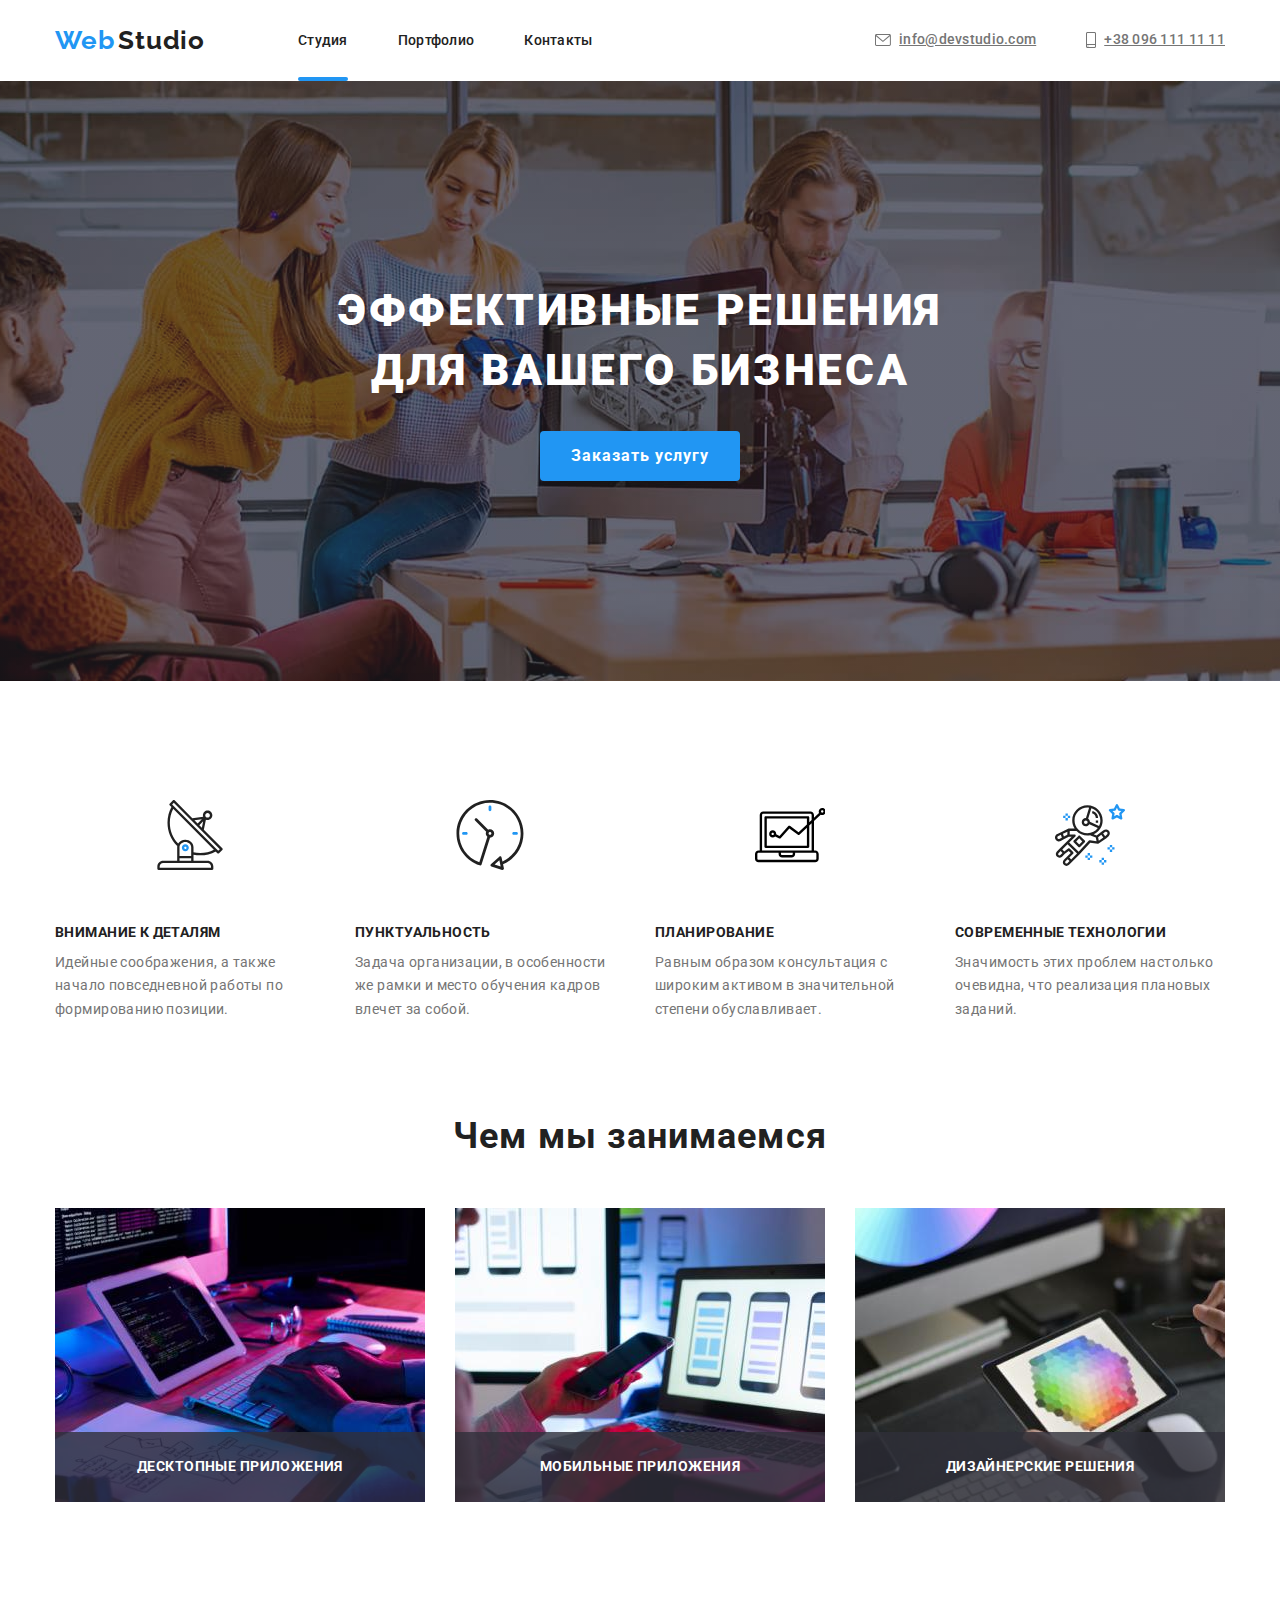
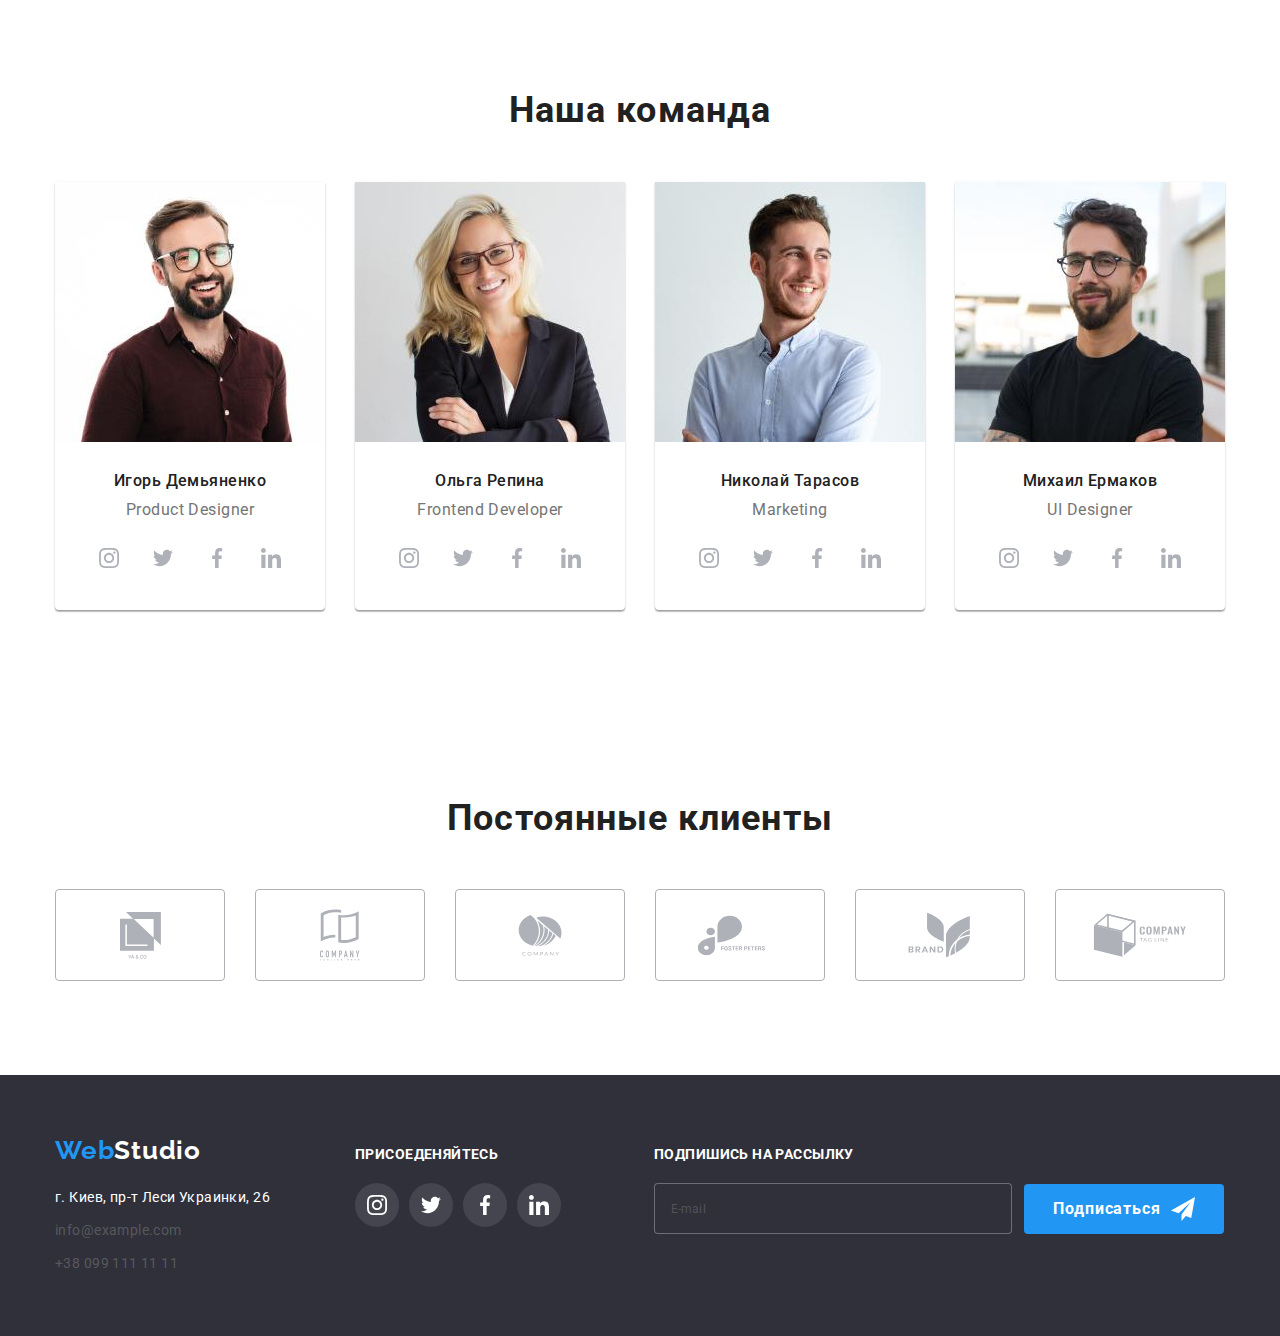
==== index.html @ 1b421a0c "start task" ====
<!DOCTYPE html>
<html lang="en">
  <head>
    <meta charset="UTF-8" />
    <meta http-equiv="X-UA-Compatible" content="IE=edge" />
    <meta name="viewport" content="width=device-width, initial-scale=1.0" />
    <title>WebStudio</title>
    <link rel="preconnect" href="https://fonts.googleapis.com" />
    <link rel="preconnect" href="https://fonts.gstatic.com" crossorigin />
    <link
      href="https://fonts.googleapis.com/css2?family=Raleway:wght@700&family=Roboto:wght@400;500;700;900&display=swap"
      rel="stylesheet"
    />
    <link rel="stylesheet" href="./css/style.css" />
  </head>
  <body>
    <header class="header">
      <div class="container nav-container">
        <a class="logo" href="#">
          <span lang="en" class="logo__logo-blue">Web</span>
          <span class="studio">Studio</span>
        </a>
        <nav class="header__nav">
          <ul class="site-nav">
            <li class="site__item">
              <a class="current header__link link btn" href="#">Студия</a>
            </li>
            <li class="site__item">
              <a class="header__link link btn" href="./portfolio.html"
                >Портфолио</a
              >
            </li>
            <li class="site__item">
              <a class="header__link link btn" href="#">Контакты</a>
            </li>
          </ul>
        </nav>
        <div class="header__connect">
          <ul class="header__contacts">
            <li class="contacts__list">
              <a
                class="header__adress link contact__link btn"
                href="mailto:info@devstudio.com"
              >
                <svg class="header__svg" width="16" height="12">
                  <use href="./images/symbol-defs.svg#icon-email"></use>
                </svg>
                info@devstudio.com</a
              >
            </li>
            <li class="contacts__list">
              <a
                class="header__adress link contact__link btn"
                href="tel:+380961111111"
              >
                <svg class="header__svg" width="10" height="16">
                  <use href="./images/symbol-defs.svg#icon-tel"></use>
                </svg>
                +38 096 111 11 11</a
              >
            </li>
          </ul>
        </div>
        <button type="button" class="mobile__button" data-menu-open>
          <svg class="mobile__button--open" width="40" height="40">
            <use href="./images/symbol-defs.svg#icon-mobmenu"></use>
          </svg>
        </button>
      </div>

      <div class="mobile__modal" data-menu>
        <div class="container">
          <ul class="mobile__list">
            <li class="mobile__item">
              <a class="current__menu mobile__link link btn" href="#">Студия</a>
            </li>
            <li class="mobile__item">
              <a class="mobile__link link btn" href="./portfolio.html"
                >Портфолио</a
              >
            </li>
            <li class="mobile__item">
              <a class="mobile__link link btn" href="#">Контакты</a>
            </li>
          </ul>
          <div class="mobile__bottom">
            <ul class="mobile__contacts">
              <li class="mobile__list">
                <a class="mobile__phone link btn" href="tel:+380961111111">
                  +38 096 111 11 11</a
                >
              </li>
              <li class="mobile__list">
                <a
                  class="mobile__emailadress link btn"
                  href="mailto:info@devstudio.com"
                >
                  info@devstudio.com</a
                >
              </li>
              <!-- </li> -->
            </ul>
            <ul class="mobile__society">
              <li class="societ__item">
                <a href="#" class="societ__link link">Instagram</a>
              </li>
              <li class="societ__item">
                <a href="#" class="societ__link link">Twitter</a>
              </li>
              <li class="societ__item">
                <a href="#" class="societ__link link">Facebook</a>
              </li>
              <li class="societ__item">
                <a href="#" class="societ__link link">LinkedIn</a>
              </li>
            </ul>
          </div>
          <button class="menu__svg" type="button" data-menu-close>
            <svg class="menu__close" width="18" height="18">
              <use href="./images/symbol-defs.svg#icon-xmark"></use>
            </svg>
          </button>
        </div>
      </div>
    </header>
    <main>
      <section class="section top__hero hero__background">
        <div class="container section__hero">
          <h1 class="solution">ЭФФЕКТИВНЫЕ РЕШЕНИЯ ДЛЯ ВАШЕГО БИЗНЕСА</h1>
          <button type="button" class="btn__services btn__main" data-modal-open>
            Заказать услугу
          </button>
        </div>
      </section>
      <section class="section">
        <div class="container top__list">
          <ul class="list__section">
            <li class="list__stylepossibilities">
              <div class="top__svg">
                <svg class="svg__icon" width="70" height="70">
                  <use href="./images/symbol-defs.svg#icon-antenna"></use>
                </svg>
              </div>
              <h3 class="list__h3">ВНИМАНИЕ К ДЕТАЛЯМ</h3>
              <p class="list__p">
                Идейные соображения, а также начало повседневной работы по
                формированию позиции.
              </p>
            </li>
            <li class="list__stylepossibilities">
              <div class="top__svg">
                <svg class="svg__icon" width="70" height="70">
                  <use href="./images/symbol-defs.svg#icon-clock"></use>
                </svg>
              </div>
              <h3 class="list__h3">ПУНКТУАЛЬНОСТЬ</h3>
              <p class="list__p">
                Задача организации, в особенности же рамки и место обучения
                кадров влечет за собой.
              </p>
            </li>
            <li class="list__stylepossibilities">
              <div class="top__svg">
                <svg class="svg__icon" width="70" height="70">
                  <use href="./images/symbol-defs.svg#icon-vector"></use>
                </svg>
              </div>
              <h3 class="list__h3">ПЛАНИРОВАНИЕ</h3>
              <p class="list__p">
                Равным образом консультация с широким активом в значительной
                степени обуславливает.
              </p>
            </li>
            <li class="list__stylepossibilities">
              <div class="top__svg">
                <svg class="svg__icon" width="70" height="70">
                  <use href="./images/symbol-defs.svg#icon-astronaut"></use>
                </svg>
              </div>
              <h3 class="list__h3">СОВРЕМЕННЫЕ ТЕХНОЛОГИИ</h3>
              <p class="list__p">
                Значимость этих проблем настолько очевидна, что реализация
                плановых заданий.
              </p>
            </li>
          </ul>
        </div>
      </section>
      <section class="section padding__zeero duty__heading">
        <div class="container">
          <h2 class="duty__team">Чем мы занимаемся</h2>
          <ul class="duty__list">
            <li class="duty__img">
              <picture>
                <source
                  srcset="
                    ./images/gallery/image1.jpg    1x,
                    ./images/gallery/image1@2x.jpg 2x
                  "
                  type="image/jpeg"
                />
                <img
                  src="./images/gallery/image1.jpg"
                  alt="модель_пк"
                  loading="lazy"
                />
              </picture>
              <p class="duty__description">ДЕСКТОПНЫЕ ПРИЛОЖЕНИЯ</p>
            </li>
            <li class="duty__img">
              <picture>
                <source
                  srcset="
                    ./images/gallery/image2.jpg    1x,
                    ./images/gallery/image2@2x.jpg 2x
                  "
                  type="image/jpeg"
                />
                <img
                  src="./images/gallery/image2.jpg"
                  alt="модель_смартфона"
                  loading="lazy"
                />
              </picture>
              <p class="duty__description">МОБИЛЬНЫЕ ПРИЛОЖЕНИЯ</p>
            </li>
            <li class="duty__img">
              <picture>
                <source
                  srcset="
                    ./images/gallery/image3.jpg    1x,
                    ./images/gallery/image3@2x.jpg 2x
                  "
                  type="image/jpeg"
                />
                <img
                  src="./images/gallery/image3.jpg"
                  alt="модель_планшета"
                  loading="lazy"
                />
              </picture>
              <p class="duty__description">ДИЗАЙНЕРСКИЕ РЕШЕНИЯ</p>
            </li>
          </ul>
        </div>
      </section>
      <section class="section team__section">
        <div class="container">
          <h2 class="duty__team">Наша команда</h2>
          <ul class="team__list">
            <li class="list__style">
              <picture>
                <source
                  media="(min-width: 1200px"
                  srcset="
                    ./images/team/desktop-photo1.jpg    1x,
                    ./images/team/desktop-photo1@2x.jpg 2x
                  "
                  type="image/jpeg"
                />
                <source
                  media="(min-width: 768px"
                  srcset="
                    ./images/team/tablet-photo1.jpg    1x,
                    ./images/team/tablet-photo1@2x.jpg 2x
                  "
                  type="image/jpeg"
                />
                <source
                  srcset="
                    ./images/team/mobile-photo1.jpg    1x,
                    ./images/team/mobile-photo1@2x.jpg 2x
                  "
                  type="image/jpeg"
                />
                <img
                  src="./images/team/mobile-photo1.jpg"
                  alt="Фото_Игоря"
                  loading="lazy"
                />
              </picture>
              <div class="team__name">
                <h3 class="names">Игорь Демьяненко</h3>
                <p class="work">Product Designer</p>
                <ul class="social__list">
                  <li class="social__item">
                    <a href="" class="svg__link"
                      ><svg class="social__link" width="20" height="20">
                        <use
                          href="./images/symbol-defs.svg#icon-instagram"
                        ></use>
                      </svg>
                    </a>
                  </li>
                  <li class="social__item">
                    <a href="" class="svg__link"
                      ><svg class="social__link" width="20" height="20">
                        <use href="./images/symbol-defs.svg#icon-twitter"></use>
                      </svg>
                    </a>
                  </li>
                  <li class="social__item">
                    <a href="" class="svg__link"
                      ><svg class="social__link" width="20" height="20">
                        <use
                          href="./images/symbol-defs.svg#icon-facebook"
                        ></use>
                      </svg>
                    </a>
                  </li>
                  <li class="social__item">
                    <a href="" class="svg__link"
                      ><svg class="social__link" width="20" height="20">
                        <use
                          href="./images/symbol-defs.svg#icon-linkedin"
                        ></use>
                      </svg>
                    </a>
                  </li>
                </ul>
              </div>
            </li>
            <li class="list__style">
              <picture>
                <source
                  media="(min-width: 1200px"
                  srcset="
                    ./images/team/desktop-photo2.jpg    1x,
                    ./images/team/desktop-photo2@2x.jpg 2x
                  "
                  type="image/jpeg"
                />
                <source
                  media="(min-width: 768px"
                  srcset="
                    ./images/team/tablet-photo2.jpg    1x,
                    ./images/team/tablet-photo2@2x.jpg 2x
                  "
                  type="image/jpeg"
                />
                <source
                  srcset="
                    ./images/team/mobile-photo2.jpg    1x,
                    ./images/team/mobile-photo2@2x.jpg 2x
                  "
                  type="image/jpeg"
                />
                <img
                  src="./images/team/mobile-photo2.jpg"
                  alt="Фото_Ольги"
                  loading="lazy"
                />
              </picture>
              <div class="team__name">
                <h3 class="names">Ольга Репина</h3>
                <p class="work">Frontend Developer</p>
                <ul class="social__list">
                  <li class="social__item">
                    <a href="" class="svg__link"
                      ><svg class="social__link" width="20" height="20">
                        <use
                          href="./images/symbol-defs.svg#icon-instagram"
                        ></use>
                      </svg>
                    </a>
                  </li>
                  <li class="social__item">
                    <a href="" class="svg__link"
                      ><svg class="social__link" width="20" height="20">
                        <use href="./images/symbol-defs.svg#icon-twitter"></use>
                      </svg>
                    </a>
                  </li>
                  <li class="social__item">
                    <a href="" class="svg__link"
                      ><svg class="social__link" width="20" height="20">
                        <use
                          href="./images/symbol-defs.svg#icon-facebook"
                        ></use>
                      </svg>
                    </a>
                  </li>
                  <li class="social__item">
                    <a href="" class="svg__link"
                      ><svg class="social__link" width="20" height="20">
                        <use
                          href="./images/symbol-defs.svg#icon-linkedin"
                        ></use>
                      </svg>
                    </a>
                  </li>
                </ul>
              </div>
            </li>
            <li class="list__style">
              <picture>
                <source
                  media="(min-width: 1200px"
                  srcset="
                    ./images/team/desktop-photo3.jpg    1x,
                    ./images/team/desktop-photo3@2x.jpg 2x
                  "
                  type="image/jpeg"
                />
                <source
                  media="(min-width: 768px"
                  srcset="
                    ./images/team/tablet-photo3.jpg    1x,
                    ./images/team/tablet-photo3@2x.jpg 2x
                  "
                  type="image/jpeg"
                />
                <source
                  srcset="
                    ./images/team/mobile-photo3.jpg    1x,
                    ./images/team/mobile-photo3@2x.jpg 2x
                  "
                  type="image/jpeg"
                />
                <img
                  src="./images/team/mobile-photo3.jpg"
                  alt="Фото_Николая"
                  loading="lazy"
                />
              </picture>
              <div class="team__name">
                <h3 class="names">Николай Тарасов</h3>
                <p class="work">Marketing</p>
                <ul class="social__list">
                  <li class="social__item">
                    <a href="" class="svg__link"
                      ><svg class="social__link" width="20" height="20">
                        <use
                          href="./images/symbol-defs.svg#icon-instagram"
                        ></use>
                      </svg>
                    </a>
                  </li>
                  <li class="social__item">
                    <a href="" class="svg__link"
                      ><svg class="social__link" width="20" height="20">
                        <use href="./images/symbol-defs.svg#icon-twitter"></use>
                      </svg>
                    </a>
                  </li>
                  <li class="social__item">
                    <a href="" class="svg__link"
                      ><svg class="social__link" width="20" height="20">
                        <use
                          href="./images/symbol-defs.svg#icon-facebook"
                        ></use>
                      </svg>
                    </a>
                  </li>
                  <li class="social__item">
                    <a href="" class="svg__link"
                      ><svg class="social__link" width="20" height="20">
                        <use
                          href="./images/symbol-defs.svg#icon-linkedin"
                        ></use>
                      </svg>
                    </a>
                  </li>
                </ul>
              </div>
            </li>
            <li class="list__style">
              <picture>
                <source
                  media="(min-width: 1200px"
                  srcset="
                    ./images/team/desktop-photo4.jpg    1x,
                    ./images/team/desktop-photo4@2x.jpg 2x
                  "
                  type="image/jpeg"
                />
                <source
                  media="(min-width: 768px"
                  srcset="
                    ./images/team/tablet-photo4.jpg    1x,
                    ./images/team/tablet-photo4@2x.jpg 2x
                  "
                  type="image/jpeg"
                />
                <source
                  srcset="
                    ./images/team/mobile-photo4.jpg    1x,
                    ./images/team/mobile-photo4@2x.jpg 2x
                  "
                  type="image/jpeg"
                />
                <img
                  src="./images/team/mobile-photo4.jpg"
                  alt="Фото_Михаила"
                  loading="lazy"
                />
              </picture>
              <div class="team__name">
                <h3 class="names">Михаил Ермаков</h3>
                <p class="work">UI Designer</p>
                <ul class="social__list">
                  <li class="social__item">
                    <a href="" class="svg__link"
                      ><svg class="social__link" width="20" height="20">
                        <use
                          href="./images/symbol-defs.svg#icon-instagram"
                        ></use>
                      </svg>
                    </a>
                  </li>
                  <li class="social__item">
                    <a href="" class="svg__link"
                      ><svg class="social__link" width="20" height="20">
                        <use href="./images/symbol-defs.svg#icon-twitter"></use>
                      </svg>
                    </a>
                  </li>
                  <li class="social__item">
                    <a href="" class="svg__link"
                      ><svg class="social__link" width="20" height="20">
                        <use
                          href="./images/symbol-defs.svg#icon-facebook"
                        ></use>
                      </svg>
                    </a>
                  </li>
                  <li class="social__item">
                    <a href="" class="svg__link"
                      ><svg class="social__link" width="20" height="20">
                        <use
                          href="./images/symbol-defs.svg#icon-linkedin"
                        ></use>
                      </svg>
                    </a>
                  </li>
                </ul>
              </div>
            </li>
          </ul>
        </div>
      </section>
      <section class="section">
        <div class="container">
          <h2 class="duty__team">Постоянные клиенты</h2>
          <ul class="client__list">
            <li class="client__item">
              <a href="" class="client__link">
                <svg class="client__svg" width="41" height="47">
                  <use href="./images/symbol-defs.svg#icon-group"></use>
                </svg>
              </a>
            </li>
            <li class="client__item">
              <a href="" class="client__link">
                <svg class="client__svg" width="40" height="52">
                  <use href="./images/symbol-defs.svg#icon-group-1"></use>
                </svg>
              </a>
            </li>
            <li class="client__item">
              <a href="" class="client__link">
                <svg class="client__svg" width="44" height="42">
                  <use href="./images/symbol-defs.svg#icon-group-2"></use>
                </svg>
              </a>
            </li>
            <li class="client__item">
              <a href="" class="client__link">
                <svg class="client__svg" width="85" height="41">
                  <use href="./images/symbol-defs.svg#icon-group-3"></use>
                </svg>
              </a>
            </li>
            <li class="client__item">
              <a href="" class="client__link">
                <svg class="client__svg" width="63" height="46">
                  <use href="./images/symbol-defs.svg#icon-group-4"></use>
                </svg>
              </a>
            </li>
            <li class="client__item">
              <a href="" class="client__link">
                <svg class="client__svg" width="94" height="44">
                  <use href="./images/symbol-defs.svg#icon-group-6"></use>
                </svg>
              </a>
            </li>
          </ul>
        </div>
      </section>
    </main>
    <footer class="footer">
      <div class="container footer__container">
        <div class="footer__tablet">
          <div class="footer__adress">
            <a class="footer__logo" href="#"
              ><span class="logo__logo-blue">Web</span
              ><span class="studio__footer">Studio</span></a
            >
            <ul class="footer__contacts">
              <li class="footer__item">
                <address class="footer__adresstext">
                  г. Киев, пр-т Леси Украинки, 26
                </address>
              </li>
              <li class="footer__item">
                <a class="btn footer__link" href="mailto:info@example.com"
                  >info@example.com</a
                >
              </li>
              <li class="footer__item">
                <a class="btn footer__link" href="tel:+380991111111"
                  >+38 099 111 11 11</a
                >
              </li>
            </ul>
          </div>
          <div class="footer__flex">
            <h3 class="felx__h3">ПРИСОЕДЕНЯЙТЕСЬ</h3>
            <ul class="footer__flexlist">
              <li class="footer__flexitem">
                <a href="" class="flexlink__svg"
                  ><svg class="svg__flexlink" width="20" height="20">
                    <use href="./images/symbol-defs.svg#icon-instagram"></use>
                  </svg>
                </a>
              </li>
              <li class="footer__flexitem">
                <a href="" class="flexlink__svg"
                  ><svg class="svg__flexlink" width="20" height="20">
                    <use href="./images/symbol-defs.svg#icon-twitter"></use>
                  </svg>
                </a>
              </li>
              <li class="footer__flexitem">
                <a href="" class="flexlink__svg"
                  ><svg class="svg__flexlink" width="20" height="20">
                    <use href="./images/symbol-defs.svg#icon-facebook"></use>
                  </svg>
                </a>
              </li>
              <li class="footer__flexitem">
                <a href="" class="flexlink__svg"
                  ><svg class="svg__flexlink" width="20" height="20">
                    <use href="./images/symbol-defs.svg#icon-linkedin"></use>
                  </svg>
                </a>
              </li>
            </ul>
          </div>
        </div>
        <form class="footer__email" name="footer__email">
          <label class="footer__label"
            ><span class="footer__span">ПОДПИШИСЬ НА РАССЫЛКУ </span>
            <input
              type="email"
              name="email"
              placeholder="E-mail"
              class="input"
            />
          </label>
          <button type="submit" class="footer__btn" data-modal-open>
            Подписаться
            <svg class="footer__labelsvg" width="24" height="24">
              <use href="./images/symbol-defs.svg#icon-telegram"></use>
            </svg>
          </button>
        </form>
      </div>
    </footer>
    <div class="backdrop is-hidden" data-modal>
      <div class="modal">
        <p class="modal__paragraph">Оставьте свои данные, мы вам перезвоним</p>
        <form>
          <label class="modal__label"
            ><span class="modal__text">Имя </span
            ><span class="modal__inputsvg"
              ><input type="text" name="name" class="modal__input" /><svg
                class="svg-form"
                width="12"
                height="12"
              >
                <use
                  href="./images/symbol-defs.svg#icon-modal-client"
                ></use></svg></span
          ></label>
          <label class="modal__label"
            ><span class="modal__text">Телефон</span
            ><span class="modal__inputsvg"
              ><input type="tel" name="tel" class="modal__input" /><svg
                class="svg-form"
                width="13"
                height="13"
              >
                <use
                  href="./images/symbol-defs.svg#icon-modal-phone"
                ></use></svg></span
          ></label>
          <label class="modal__label"
            ><span class="modal__text">Почта</span
            ><span class="modal__inputsvg"
              ><input type="email" name="email" class="modal__input" /><svg
                class="svg-form"
                width="15"
                height="12"
              >
                <use
                  href="./images/symbol-defs.svg#icon-modal-email"
                ></use></svg></span
          ></label>
          <label class="modal__label"
            ><span class="modal__text">Комментарий</span>
            <textarea
              name="text"
              id="text"
              rows="7"
              placeholder="Введите текст"
              class="textarea"
            ></textarea>
          </label>
          <!-- <label class="checkbox"
            ><input
              type="checkbox"
              class="input__checkbox"
              value="license-agreed"
            /><span class="check-box"></span
            ><span class="modal__span"
              >Соглашаюсь с рассылкой и принимаю
              <a href="#" class="ckeckbox__link"> Условия договора</a></span
            >
          </label> -->

          <label for="check-agreement" class="check-label">
            <input
              type="checkbox"
              name="check-agreement"
              value="check-agreement"
              id="check-agreement"
              class="check-input visually-hidden"
            />
            <svg class="check-svg" width="16px" height="15px">
              <use
                class="check-icon"
                href="./img/check-box.svg#icon-check"
              ></use>
            </svg>
            <span class="terms"
              >Соглашаюсь с рассылкой и принимаю
              <a
                class="agreement-link"
                href="https://prostopravo.com.ua/prava_biznesa/dogovornye_otnosheniya"
                >Условия договора</a
              >
            </span>
          </label>
          <button type="submit" class="modal__labelbtn">Отправить</button>
        </form>

        <button class="modal__svglink" data-modal-close>
          <svg class="modal__closelink" width="11" height="11">
            <use href="./images/symbol-defs.svg#icon-xmark"></use>
          </svg>
        </button>
      </div>
    </div>
    <script src="./js/menu.js"></script>
    <script src="./js/modal.js"></script>
  </body>
</html>
---- css/style.css ----
body {
  margin: 0;
}

body {
  font-family: system-ui, -apple-system, "Segoe UI", Roboto, Helvetica, Arial,
    sans-serif, "Apple Color Emoji", "Segoe UI Emoji";
}

:root {
  --black: rgba(33, 33, 33, 1);
  --blue: rgba(33, 150, 243, 1);
  --gray: rgba(117, 117, 117, 0.6);
  --typical-gap: 94 px;
}

.visually-hidden {
  position: absolute;
  white-space: nowrap;
  width: 1px;
  height: 1px;
  overflow: hidden;
  border: 0;
  padding: 0;
  clip: rect(0 0 0 0);
  clip-path: inset(50%);
  margin: -1px;
}

*,
::after,
::before {
  box-sizing: border-box;
}

html {
  tab-size: 4;
}

html {
  line-height: 1.15;
}

hr {
  height: 0;
  color: inherit;
}

abbr[title] {
  text-decoration: underline dotted;
}

b,
strong {
  font-weight: bolder;
}

code,
kbd,
pre,
samp {
  font-family: ui-monospace, SFMono-Regular, Consolas, "Liberation Mono", Menlo,
    monospace;
  font-size: 1em;
}

small {
  font-size: 80%;
}

sub,
sup {
  font-size: 75%;
  line-height: 0;
  position: relative;
  vertical-align: baseline;
}

sub {
  bottom: -0.25em;
}

sup {
  top: -0.5em;
}

table {
  text-indent: 0;
  border-color: inherit;
}

button,
input,
optgroup,
select,
textarea {
  font-family: inherit;
  font-size: 100%;
  line-height: 1.15;
  margin: 0;
}

button,
select {
  text-transform: none;
}

[type="button"],
[type="reset"],
[type="submit"],
legend {
  padding: 0;
}

progress {
  vertical-align: baseline;
}

summary {
  display: list-item;
}

h1,
h2,
h3,
h4,
h5,
h6,
p {
  margin: 0;
}

ul {
  margin: 0;
  padding: 0;
  list-style: none;
}

body {
  font-family: "Roboto", sans-serif;
  color: var(--black);
}

img {
  display: block;
  max-width: 100%;
  height: auto;
}

.container {
  width: 100%;
  margin-left: auto;
  margin-right: auto;
  padding-left: 15px;
  padding-right: 15px;
}

@media screen and (min-width: 480px) {
  .container {
    width: 480px;
  }
}

@media screen and (min-width: 768px) {
  .container {
    width: 768px;
  }
}

@media screen and (min-width: 1200px) {
  .container {
    width: 1200px;
  }
}

.section {
  padding-top: 60px;
  padding-bottom: 60px;
}

@media screen and (min-width: 1200px) {
  .section {
    padding-top: 94px;
    padding-bottom: 94px;
  }
}

.padding__zeero {
  padding: 0px;
}

@media screen and (min-width: 1200px) {
  .padding__zeero {
    padding-top: 0px;
    padding-bottom: 94px;
  }
}

.btn {
  transition: color 250ms cubic-bezier(0.4, 0, 0.2, 1);
}

.btn:hover,
.btn:focus {
  fill: var(--blue);
  color: #2196f3;
  cursor: pointer;
}

.portfolio__btn {
  padding: 6px 20px;
  border: none;
  transition: box-shadow 250ms cubic-bezier(0.4, 0, 0.2, 1);
}

.portfolio__btn:hover,
.portfolio__btn:focus {
  box-shadow: 0px 4px 4px rgba(0, 0, 0, 0.25);
}

.btn__main {
  background-color: var(#f5f4fa);
  border-radius: 4px;
  transition: color, box-shadow, background-color,
    250ms cubic-bezier(0.4, 0, 0.2, 1);
}

.btn__main:hover,
.btn__main:focus {
  color: #ffffff;
  background-color: var(--blue);
  cursor: pointer;
  box-shadow: 0px 4px 4px rgba(0, 0, 0, 0.25);
}

.btn__services {
  font-family: Roboto;
  font-size: 16px;
  font-weight: 700;
  line-height: 1.87;
  letter-spacing: 0.06em;
  width: 200px;
  height: 50px;
  border-radius: 4px;
  background-color: var(--blue);
  color: #ffffff;
  display: block;
  margin: 0 auto;
  border: none;
  transition: background-color 250ms cubic-bezier(0.4, 0, 0.2, 1);
}

.btn__services:hover,
.btn__services:focus {
  background-color: var(#0b8bf3);
}

.social__list {
  display: flex;
  justify-content: center;
}

.social__item {
  width: 44px;
  height: 44px;
}

.social__item:not(:last-child) {
  margin-right: 10px;
}

.svg__link {
  width: 100%;
  height: 100%;
  background-color: #ffffff;
  border-radius: 50%;
  display: flex;
  align-items: center;
  justify-content: center;
  transition: background-color 250ms cubic-bezier(0.4, 0, 0.2, 1);
}

.svg__link:hover,
.svg__link:focus {
  background-color: var(--blue);
}

.social__link {
  fill: #afb1b8;
  transition: fill 250ms cubic-bezier(0.4, 0, 0.2, 1);
}

.svg__link:hover .social__link,
.svg__link:focus .social__link {
  fill: #ffffff;
}

.overlay {
  position: relative;
  overflow: hidden;
}

.overlay__text {
  position: absolute;
  opacity: 1;
  width: 100%;
  height: 100%;
  padding: 63px 24px;
  display: flex;
  justify-content: center;
  align-items: center;
  color: #ffffff;
  background-color: var(rgba(33, 150, 243, 0.9));
  top: 0;
  left: 0;
  transition: transform 250ms cubic-bezier(0.4, 0, 0.2, 1);
  transform: translateY(101%);
  font-size: 18px;
  font-weight: 400;
  line-height: 1.56;
  letter-spacing: 0.03em;
}

.portfolio__style__item:hover .overlay__text {
  transform: translateY(0);
}

.label-btn {
  display: flex;
  justify-content: center;
  align-items: center;
  border-radius: 4px;
  width: 200px;
  height: 50px;
  background-color: var(--blue);
  font-size: 16px;
  font-weight: 700;
  line-height: 1.87;
  letter-spacing: 0.06em;
  color: #ffffff;
  margin-left: 10px;
  cursor: pointer;
  border: none;
}

.label-btn-svg {
  margin-left: 10px;
  fill: #ffffff;
}

.backdrop {
  position: fixed;
  top: 0;
  left: 0;
  width: 100%;
  height: 100%;
  background-color: rgba(0, 0, 0, 0.2);
  opacity: 1;
  transition: cubic-bezier(0.4, 0, 0.2, 1);
}

.backdrop.is-hidden {
  visibility: hidden;
  opacity: 0;
  pointer-events: none;
}

.backdrop.is-hidden .modal {
  transform: translate(-50%, -50%) scale(0.5);
}

.modal {
  position: absolute;
  top: 50%;
  left: 50%;
  width: 100%;
  padding: 40px;
  height: 100%;
  background-color: #ffffff;
  transform: translate(-50%, -50%) scale(1);
}

.modal-paragraph {
  text-align: center;
  margin-bottom: 12px;
  font-size: 20px;
  font-weight: 700;
  line-height: 1.15;
  letter-spacing: 0.03em;
  color: var(--black);
}

@media screen and (max-width: 479px) {
  .modal {
    max-width: 450px;
    max-height: 609px;
  }
}

@media screen and (min-width: 480px) and (max-width: 1199px) {
  .modal {
    width: 450px;
    max-height: 609px;
  }
}

@media screen and (min-width: 1200px) {
  .modal {
    width: 530px;
    max-height: 580px;
  }
}

.modal__label {
  font-size: 12px;
  font-weight: 400;
  line-height: 1.16;
  letter-spacing: 0.01em;
  color: #757575;
}

.modal__text {
  display: block;
  margin-top: 10px;
  margin-bottom: 4px;
}

.modal__inputsvg {
  position: relative;
}

.svg-form {
  position: absolute;
  top: 50%;
  transform: translateY(-50%);
  left: 15px;
  transition: fill 250ms cubic-bezier(0.4, 0, 0.2, 1);
}

.modal__input {
  width: 100%;
  height: 40px;
  border: 1px solid rgba(33, 33, 33, 0.2);
  border-radius: 4px;
  cursor: pointer;
  padding-left: 42px;
  padding-top: 12px;
  padding-bottom: 12px;
  outline: none;
  transition: border-color 250ms cubic-bezier(0.4, 0, 0.2, 1);
}

.modal__input:hover,
.modal__input:focus {
  border-color: var(--blue);
}

.modal__input:hover + .svg-form,
.modal__input:focus + .svg-form {
  fill: var(--blue);
}

.mobile__modal {
  position: fixed;
  z-index: 10;
  top: 0;
  left: 0;
  width: 100vw;
  height: 100vh;
  padding-top: 48px;
  padding-bottom: 48px;
  background-color: #ffffff;
  overflow-y: scroll;
  visibility: hidden;
  opacity: 0;
  transform: translateX(-100%);
  transition: transform 500ms var(--cubic), visibility 250ms var(--cubic),
    opacity 250ms var(--cubic);
}

.mobile__modal.is-open {
  transform: translateX(0);
  visibility: visible;
  opacity: 1;
}

.mobile__modal .container {
  padding-left: 40px;
  padding-right: 40px;
  position: relative;
  display: flex;
  flex-direction: column;
  min-height: 450px;
  height: 100%;
}

@media screen and (min-width: 768px) {
  .mobile__modal {
    display: none;
  }
}

.mobile__bottom {
  margin-top: auto;
}

.mobile__item {
  font-size: 40px;
  font-weight: 500;
  line-height: 1.74;
  letter-spacing: 0.02em;
}

.mobile__item:not(:last-child) {
  margin-bottom: 36px;
  height: 48px;
}

.mobile__link {
  color: var(--black);
}

.current__menu {
  color: var(--blue);
}

.mobile__contacts {
  margin-bottom: 64px;
}

.mobile__list {
  color: var(--black);
}

.mobile__list:not(:last-child) {
  margin-bottom: 32px;
}

.mobile__phone {
  color: var(--blue);
  font-size: 34px;
  font-weight: 500;
  line-height: 1.17;
  letter-spacing: 0.02em;
}

.mobile__emailadress {
  font-size: 24px;
  font-weight: 500;
  line-height: 1.16;
  letter-spacing: 0.02em;
  color: #757575;
}

.mobile__society {
  display: flex;
  flex-wrap: wrap;
}

.societ__item:not(:last-child) {
  padding-right: 10px;
  border-right: 1px solid var(#ececec);
  margin-right: 10px;
}

.societ__link {
  font-size: 18px;
  font-weight: 500;
  line-height: 1.22;
  letter-spacing: 0.02em;
  color: var(--blue);
}

.mobile__button {
  width: 40px;
  height: 40px;
  border: none;
  background-color: transparent;
  display: flex;
  align-items: center;
  justify-content: center;
  right: 15px;
  cursor: pointer;
}

.mobile__button:hover .mobile__button--open,
.mobile__button:focus .mobile__button--open {
  fill: var(--blue);
}

@media screen and (min-width: 768px) {
  .mobile__button {
    display: none;
  }
}

.mobile__button--open {
  transition: fill 250ms cubic-bezier(0.4, 0, 0.2, 1);
}

.textarea {
  resize: none;
  width: 100%;
  height: 120px;
  border: 1px solid rgba(33, 33, 33, 0.2);
  box-sizing: border-box;
  border-radius: 4px;
  padding: 12px 16px;
  margin-bottom: 20px;
}

::placeholder {
  font-family: Roboto;
  font-size: 12px;
  font-weight: 400;
  line-height: 1.16;
  letter-spacing: 0.01em;
  font-style: normal;
  color: rgba(117, 117, 117, 0.5);
}

.modal__labelbtn {
  display: block;
  margin: 0 auto;
  width: 200px;
  height: 50px;
  background-color: var(--blue);
  color: #ffffff;
  font-size: 16px;
  font-weight: 700;
  line-height: 1.87;
  letter-spacing: 0.06em;
  box-shadow: 0px 4px 4px rgba(0, 0, 0, 0.15);
  border: none;
  border-radius: 4px;
  cursor: pointer;
}

.modal__closelink {
  transition: fill 250ms cubic-bezier(0.4, 0, 0.2, 1);
}

.modal__svglink {
  position: absolute;
  width: 33px;
  height: 33px;
  border-radius: 50%;
  border: 1px solid rgba(0, 0, 0, 0.1);
  background-color: #ffffff;
  top: 8px;
  right: 8px;
}

.modal__svglink:hover .modal__closelink,
.modal__svglink:focus .modal__closelink {
  fill: var(--blue);
}

.menu__svg {
  position: absolute;
  width: 33px;
  height: 33px;
  border: none;
  background-color: #ffffff;
  top: 0;
  right: 25px;
}

.menu__svg:hover .menu__close,
.menu__svg:focus .menu__close {
  fill: var(--blue);
}

.menu__close {
  transition: fill 250ms cubic-bezier(0.4, 0, 0.2, 1);
}

.header {
  padding: 15px 0px;
  border-bottom: 1px solid var(#ececec);
}

@media screen and (min-width: 1200px) {
  .header {
    padding: 25px 0px;
  }
}

.nav-container {
  display: flex;
  align-items: center;
}

.logo {
  margin-right: 88px;
  text-decoration: none;
}

@media screen and (min-width: 1200px) {
  .logo {
    margin-right: 93px;
  }
}

.logo__logo-blue {
  font-family: Raleway;
  font-size: 24px;
  font-weight: 700;
  line-height: 1.16;
  letter-spacing: 0.03em;
  color: var(--blue);
}

@media screen and (min-width: 1200px) {
  .logo__logo-blue {
    font-size: 26px;
    font-weight: 700;
    line-height: 1.19;
    letter-spacing: 0.03em;
  }
}

.studio {
  font-family: Raleway;
  font-size: 24px;
  font-weight: 700;
  line-height: 1.16;
  letter-spacing: 0.03em;
  color: var(--black);
}

@media screen and (min-width: 1200px) {
  .studio {
    font-size: 26px;
    font-weight: 700;
    line-height: 1.19;
    letter-spacing: 0.03em;
  }
}

.header__nav {
  display: flex;
}

.site-nav {
  display: none;
  position: relative;
  width: 295px;
}

@media screen and (min-width: 768px) {
  .site-nav {
    display: flex;
  }
}

.site__item {
  position: relative;
}

.site__item:not(:last-child) {
  margin-right: 50px;
}

.current {
  color: var(--blue);
}

.current::after {
  content: " ";
  background-color: var(--blue);
  width: 100%;
  height: 4px;
  border-radius: 2px;
  display: block;
  position: absolute;
  top: 46px;
}

.header__link {
  font-size: 14px;
  font-weight: 500;
  line-height: 1.14;
  letter-spacing: 0.02em;
  color: #212121;
  text-decoration: none;
}

.header__connect {
  display: flex;
  margin-left: auto;
}

.header__contacts {
  display: none;
}

@media screen and (min-width: 768px) {
  .header__contacts {
    display: flex;
    margin-left: auto;
    flex-direction: column;
  }
}

@media screen and (min-width: 1200px) {
  .header__contacts {
    display: flex;
    flex-direction: row;
  }
}

@media screen and (min-width: 1200px) {
  .contacts__list:not(:last-child) {
    margin-right: 50px;
  }
}

.header__adress {
  display: flex;
  align-items: center;
  font-size: 12px;
  font-weight: 500;
  line-height: 1.16;
  letter-spacing: 0.02em;
  color: #757575;
}

@media screen and (min-width: 1200px) {
  .header__adress {
    font-size: 14px;
    font-weight: 500;
    line-height: 1.14;
    letter-spacing: 0.02em;
  }
}

.contact__link {
  width: 100%;
  height: 100%;
  display: flex;
  align-items: center;
  margin-bottom: 10px;
}

.header__svg {
  fill: currentColor;
  display: flex;
  margin-right: 8px;
}

.hero__background {
  margin: 0 auto;
  border-color: rgba(47, 48, 58, 0.4);
  background-image: linear-gradient(
      rgba(47, 48, 58, 0.4),
      rgba(47, 48, 58, 0.4)
    ),
    url(../images/mobhero-x1.jpg);
  background-repeat: no-repeat;
  background-size: cover;
  background-position: center;
}

@media (min-device-pixel-ratio: 2),
  (min-resolution: 192dpi),
  (min-resolution: 2dppx) {
  .hero__background {
    background-image: linear-gradient(
        rgba(47, 48, 58, 0.4),
        rgba(47, 48, 58, 0.4)
      ),
      url(../images/mobhero-x2.jpg);
  }
}

@media screen and (min-width: 768px) {
  .hero__background {
    background-image: linear-gradient(
        rgba(47, 48, 58, 0.4),
        rgba(47, 48, 58, 0.4)
      ),
      url(../images/tablethero-x1.jpg);
    background-repeat: no-repeat;
    background-size: cover;
    background-position: center;
  }
}

@media screen and (min-width: 768px) and (min-device-pixel-ratio: 2),
  screen and (min-width: 768px) and (min-resolution: 192dpi),
  screen and (min-width: 768px) and (min-resolution: 2dppx) {
  .hero__background {
    background-image: linear-gradient(
        rgba(47, 48, 58, 0.4),
        rgba(47, 48, 58, 0.4)
      ),
      url(../images/tablethero-x2.jpg);
  }
}

@media screen and (min-width: 1200px) {
  .hero__background {
    max-width: 1600px;
    background-image: linear-gradient(
        rgba(47, 48, 58, 0.4),
        rgba(47, 48, 58, 0.4)
      ),
      url(../images/desktophero-x1.jpg);
    background-repeat: no-repeat;
    background-size: cover;
    background-position: center;
  }
}

@media screen and (min-width: 1200px) and (min-device-pixel-ratio: 2),
  screen and (min-width: 1200px) and (min-resolution: 192dpi),
  screen and (min-width: 1200px) and (min-resolution: 2dppx) {
  .hero__background {
    background-image: linear-gradient(
        rgba(47, 48, 58, 0.4),
        rgba(47, 48, 58, 0.4)
      ),
      url(../images/desktophero-x2.jpg);
  }
}

.top__hero {
  background-color: var(#2f303a);
  padding-top: 118px;
  padding-bottom: 118px;
}

@media screen and (min-width: 1200px) {
  .top__hero {
    padding-top: 200px;
    padding-bottom: 200px;
  }
}

.solution {
  font-size: 26px;
  font-weight: 900;
  line-height: 1.62;
  letter-spacing: 0.06em;
  color: #ffffff;
  width: 100%;
  margin: 0 auto;
  text-align: center;
  margin-bottom: 30px;
}

@media screen and (max-width: 1199px) {
  .solution {
    width: 360px;
  }
}

@media screen and (min-width: 1200px) {
  .solution {
    width: 696px;
    font-size: 44px;
    font-weight: 900;
    line-height: 1.36;
    letter-spacing: 0.06em;
  }
}

.top__list {
  display: flex;
}

.list__section {
  margin-bottom: -30px;
}

@media screen and (min-width: 480px) {
  .list__section {
    justify-content: center;
  }
}

@media screen and (min-width: 768px) {
  .list__section {
    display: flex;
    flex-wrap: wrap;
    margin-left: -30px;
  }
}

.list__stylepossibilities {
  width: 100%;
  margin-bottom: 30px;
}

@media screen and (min-width: 768px) {
  .list__stylepossibilities {
    flex-basis: calc(100% / 2 - 30px);
    margin-left: 30px;
  }
}

@media screen and (min-width: 1200px) {
  .list__stylepossibilities {
    flex-basis: calc(100% / 4 - 30px);
  }
}

.top__svg {
  width: 100%;
  height: 120px;
  display: flex;
  justify-content: center;
  align-items: center;
  background-color: var(#f5f4fa);
  border-radius: 4px;
  margin-bottom: 30px;
}

@media screen and (min-width: 768px) {
  .top__svg {
    width: 354px;
  }
}

@media screen and (min-width: 1200px) {
  .top__svg {
    width: 270px;
  }
}

.svg__icon {
  width: 70px;
  height: 70px;
}

.list__h3 {
  font-size: 14px;
  font-weight: 700;
  line-height: 1.14;
  letter-spacing: 0.03em;
  color: var(--black);
  margin-bottom: 10px;
  text-align: center;
}

@media screen and (min-width: 768px) {
  .list__h3 {
    text-align: left;
  }
}

.list__p {
  font-size: 14px;
  font-weight: 400;
  line-height: 1.71;
  letter-spacing: 0.03em;
  color: #757575;
}

.duty__heading {
  display: none;
}

@media screen and (min-width: 1200px) {
  .duty__heading {
    display: block;
  }
}

.duty__list {
  display: flex;
}

.duty__img {
  position: relative;
}

.duty__img:not(:last-child) {
  margin-right: 30px;
}

.duty__description {
  display: flex;
  position: absolute;
  justify-content: center;
  align-items: center;
  font-size: 14px;
  font-weight: 700;
  line-height: 1.14;
  letter-spacing: 0.03em;
  text-align: center;
  background: rgba(47, 48, 58, 0.8);
  color: #ffffff;
  width: 100%;
  height: 70px;
  bottom: 0px;
}

.team__section {
  background-color: var(#f5f4fa);
  margin: 0 auto;
}

.duty__team {
  text-align: center;
  margin-bottom: 30px;
  font-size: 28px;
  font-weight: 700;
  line-height: 1.17;
  letter-spacing: 0.03em;
  color: var(--black);
}

@media screen and (min-width: 1200px) {
  .duty__team {
    font-size: 36px;
    font-weight: 700;
    line-height: 1.16;
    letter-spacing: 0.03em;
    margin-bottom: 50px;
  }
}

.team__list {
  margin-bottom: -30px;
}

@media screen and (min-width: 768px) {
  .team__list {
    display: flex;
    flex-direction: row;
    flex-wrap: wrap;
    margin-left: -30px;
    justify-content: center;
  }
}

.list__style {
  margin-bottom: 30px;
  background-color: #ffffff;
  border-radius: 0px 0px 4px 4px;
  box-shadow: 0px 1px 3px rgba(0, 0, 0, 0.12), 0px 1px 1px rgba(0, 0, 0, 0.14),
    0px 2px 1px rgba(0, 0, 0, 0.2);
}

@media screen and (min-width: 768px) {
  .list__style {
    margin-left: 30px;
    flex-basis: calc(100% / 2 - 30px);
  }
}

@media screen and (min-width: 1200px) {
  .list__style {
    flex-basis: calc(100% / 4 - 30px);
  }
}

.team__name {
  padding: 30px 0px;
  text-align: center;
}

.names {
  margin-bottom: 10px;
  font-size: 16px;
  font-weight: 500;
  line-height: 1.18;
  letter-spacing: 0.03em;
  color: var(--black);
}

.work {
  font-size: 16px;
  font-weight: 400;
  line-height: 1.18;
  letter-spacing: 0.03em;
  color: #757575;
  margin-bottom: 16px;
}

.client__list {
  justify-content: center;
  display: flex;
  flex-wrap: wrap;
  margin-bottom: -30px;
  margin-left: -30px;
}

.client__item {
  height: 92px;
  flex-basis: 100%;
  border-radius: 4px;
  border: 1px solid #afb1b8;
  background-position: center;
  background-repeat: no-repeat;
  background-size: 106px 60px;
  transition: border-color 250ms cubic-bezier(0.4, 0, 0.2, 1);
  margin-bottom: 30px;
  margin-left: 30px;
}

.client__item:hover,
.client__item:focus {
  border-color: var(--blue);
}

@media screen and (min-width: 480px) {
  .client__item {
    flex-basis: calc(100% / 2 - 30px);
  }
}

@media screen and (min-width: 768px) {
  .client__item {
    flex-basis: calc(100% / 3 - 30px);
  }
}

@media screen and (min-width: 1200px) {
  .client__item {
    flex-basis: calc(100% / 6 - 30px);
  }
}

.client__svg {
  fill: #afb1b8;
  transition: fill 250ms cubic-bezier(0.4, 0, 0.2, 1);
}

.client__link {
  width: 100%;
  height: 100%;
  display: flex;
  align-items: center;
  justify-content: center;
  transition: background-color 250ms cubic-bezier(0.4, 0, 0.2, 1);
}

.client__link:hover .client__svg,
.client__link:focus .client__svg {
  fill: var(--blue);
}

.portfolio__buttons__top {
  border-radius: 4px;
  border-color: #f5f4fa;
  margin-bottom: 40px;
  display: flex;
  text-align: center;
  justify-content: center;
}

@media screen and (min-width: 768px) {
  .portfolio__buttons__top {
    margin-bottom: 30px;
  }
}

@media screen and (min-width: 1200px) {
  .portfolio__buttons__top {
    margin-bottom: 50px;
  }
}

.portfolio__buttons {
  display: flex;
  flex-wrap: wrap;
}

@media screen and (min-width: 768px) {
  .portfolio__buttons {
    flex-direction: row;
  }
}

.portfolio__buttons__items {
  display: flex;
}

.portfolio__buttons__items:not(:last-child) {
  margin-right: 8px;
}

@media screen and (max-width: 767px) {
  .portfolio__buttons__items {
    margin-top: 15px;
  }
}

.portfolio__nav {
  font-size: 16px;
  font-weight: 500;
  line-height: 1.62;
  letter-spacing: 0.03em;
  color: #212121;
  font-family: Roboto;
}

.portfolio__team__list {
  margin-bottom: -30px;
}

@media screen and (min-width: 768px) {
  .portfolio__team__list {
    display: flex;
    flex-direction: row;
    flex-wrap: wrap;
    margin-left: -30px;
  }
}

.portfolio__style__item {
  position: relative;
  margin-bottom: 30px;
}

@media screen and (min-width: 480px) {
  .portfolio__style__item {
    width: 450px;
  }
}

@media screen and (min-width: 768px) {
  .portfolio__style__item {
    width: 354px;
    flex-basis: calc(100% / 2 - 30px);
    margin-left: 30px;
  }
}

@media screen and (min-width: 1200px) {
  .portfolio__style__item {
    flex-basis: calc(100% / 3 - 30px);
    width: 370px;
  }
}

.portfolio__link {
  display: block;
  text-decoration: none;
  transition: box-shadow 250ms cubic-bezier(0.4, 0, 0.2, 1);
}

.portfolio__link:hover,
.portfolio__link:focus {
  box-shadow: 0px 1px 1px rgba(0, 0, 0, 0.12), 0px 4px 4px rgba(0, 0, 0, 0.06),
    1px 4px 6px rgba(0, 0, 0, 0.16);
}

.portfolio-help {
  width: 100%;
  height: 100%;
}

@media screen and (min-width: 480px) {
  .portfolio-help {
    height: 294px;
  }
}

.portfolio__img__description {
  border: 1px solid #eeeeee;
  border-top: none;
  padding: 20px 24px;
}

.portfolio__h3__text {
  font-size: 18px;
  font-weight: 700;
  line-height: 2;
  letter-spacing: 0.06em;
  color: var(--black);
  margin-bottom: 4px;
}

.portfolio__h3__text__special {
  letter-spacing: 0;
}

.portfolio__description__text {
  font-size: 16px;
  font-weight: 400;
  line-height: 1.87;
  letter-spacing: 0.03em;
  color: #757575;
}

.footer {
  color: rgba(255, 255, 255, 0.6);
  background-color: #2f303a;
  padding-top: 60px;
  padding-bottom: 60px;
}

@media screen and (min-width: 1200px) {
  .footer__container {
    display: flex;
    align-items: baseline;
  }
}

@media screen and (min-width: 768px) {
  .footer__tablet {
    display: flex;
    align-items: baseline;
  }
}

@media screen and (min-width: 768px) and (max-width: 1199px) {
  .footer__tablet {
    margin-bottom: 60px;
    justify-content: space-around;
  }
}

@media screen and (min-width: 1200px) {
  .footer__tablet {
    display: flex;
    align-items: baseline;
  }
}

@media screen and (max-width: 767px) {
  .footer__adress {
    margin-bottom: 60px;
  }
}

@media screen and (max-width: 1199px) {
  .footer__adress {
    text-align: center;
  }
}

@media screen and (min-width: 1200px) {
  .footer__adress {
    min-width: 230px;
    margin-right: 70px;
  }
}

.footer__logo {
  margin-bottom: 20px;
  text-decoration: none;
}

.studio__footer {
  font-family: Raleway;
  font-size: 24px;
  font-weight: 700;
  line-height: 1.16;
  letter-spacing: 0.03em;
  color: #ffffff;
}

@media screen and (min-width: 1200px) {
  .studio__footer {
    font-size: 26px;
    font-weight: 700;
    line-height: 1.19;
    letter-spacing: 0.03em;
  }
}

.footer__contacts {
  margin-top: 20px;
}

.footer__item:not(:last-child) {
  margin-bottom: 9px;
}

.footer__adresstext {
  font-family: Roboto;
  font-style: normal;
  font-size: 14px;
  font-weight: 400;
  line-height: 1.71;
  letter-spacing: 0.03em;
  color: #ffffff;
}

.footer__link {
  font-family: Roboto;
  font-style: normal;
  font-size: 14px;
  font-weight: 400;
  line-height: 1.71;
  letter-spacing: 0.03em;
  color: var(--gray);
  text-decoration: none;
}

@media screen and (max-width: 767px) {
  .footer__flex {
    margin-bottom: 60px;
  }
}

@media screen and (min-width: 1200px) {
  .footer__flex {
    margin-right: 93px;
  }
}

.felx__h3 {
  color: #ffffff;
  margin-bottom: 20px;
  font-size: 14px;
  font-weight: 700;
  line-height: 1.14;
  letter-spacing: 0.03em;
}

@media screen and (max-width: 1199px) {
  .felx__h3 {
    text-align: center;
  }
}

.footer__flexlist {
  display: flex;
  justify-content: center;
}

.footer__flexitem {
  width: 44px;
  height: 44px;
}

.footer__flexitem:not(:last-child) {
  margin-right: 10px;
}

.flexlink__svg {
  width: 100%;
  height: 100%;
  background-color: rgba(255, 255, 255, 0.1);
  border-radius: 50%;
  display: flex;
  align-items: center;
  justify-content: center;
  transition: background-color 250ms cubic-bezier(0.4, 0, 0.2, 1);
}

.flexlink__svg:hover,
.flexlink__svg:focus {
  background-color: var(--blue);
}

.svg__flexlink {
  fill: #ffffff;
  transition: fill 250ms cubic-bezier(0.4, 0, 0.2, 1);
}

.flexlink__svg:hover .svg__flexlink,
.flexlink__svg:focus .svg__flexlink {
  fill: #ffffff;
}

.footer__email {
  display: flex;
  width: 100%;
}

@media screen and (max-width: 1199px) {
  .footer__email {
    flex-direction: column;
    align-items: center;
    text-align: center;
  }
}

@media screen and (min-width: 1200px) {
  .footer__email {
    align-items: flex-end;
  }
}

.footer__label {
  display: block;
}

@media screen and (max-width: 1199px) {
  .footer__label {
    width: 100%;
    margin-bottom: 20px;
  }
}

.footer__span {
  display: block;
  margin-bottom: 20px;
  font-size: 14px;
  font-weight: 700;
  line-height: 1.14;
  letter-spacing: 0.03em;
  color: #ffffff;
}

.input {
  display: block;
  min-height: 50px;
  width: 100%;
  margin: 0 auto;
  padding: 15px 16px;
  border: 1px solid rgba(255, 255, 255, 0.3);
  border-radius: 4px;
  background-color: #2f303a;
  color: #ffffff;
}

@media screen and (min-width: 480px) {
  .input {
    width: 450px;
  }
}

@media screen and (min-width: 1200px) {
  .input {
    width: 358px;
    margin-right: 12px;
  }
}

.footer__btn {
  width: 200px;
  height: 50px;
  display: flex;
  align-items: center;
  justify-content: center;
  background-color: var(--blue);
  color: #ffffff;
  cursor: pointer;
  border: none;
  border-radius: 4px;
  font-size: 16px;
  font-weight: 700;
  line-height: 1.87;
  letter-spacing: 0.06em;
}

.footer__btn:hover,
.footer__btn:focus {
  background-color: #0b8bf3;
}

.footer__labelsvg {
  margin-left: 10px;
  fill: #ffffff;
}
.visually-hidden {
  position: absolute;
  white-space: nowrap;
  clip-path: inset(100%);
  clip: rect(0 0 0 0);
  padding: 0;
  border: 0;
  height: 1px;
  width: 1px;
  margin: -1px;
  overflow: hidden;
}

.check-svg {
  border: 2px solid var(--black);
  border-radius: 2px;
  margin-right: 8.38px;
}
.check-icon {
  display: none;
}
.check-input:checked + .check-svg {
  border: none;
}
.check-input:checked + .check-svg .check-icon {
  display: block;
}
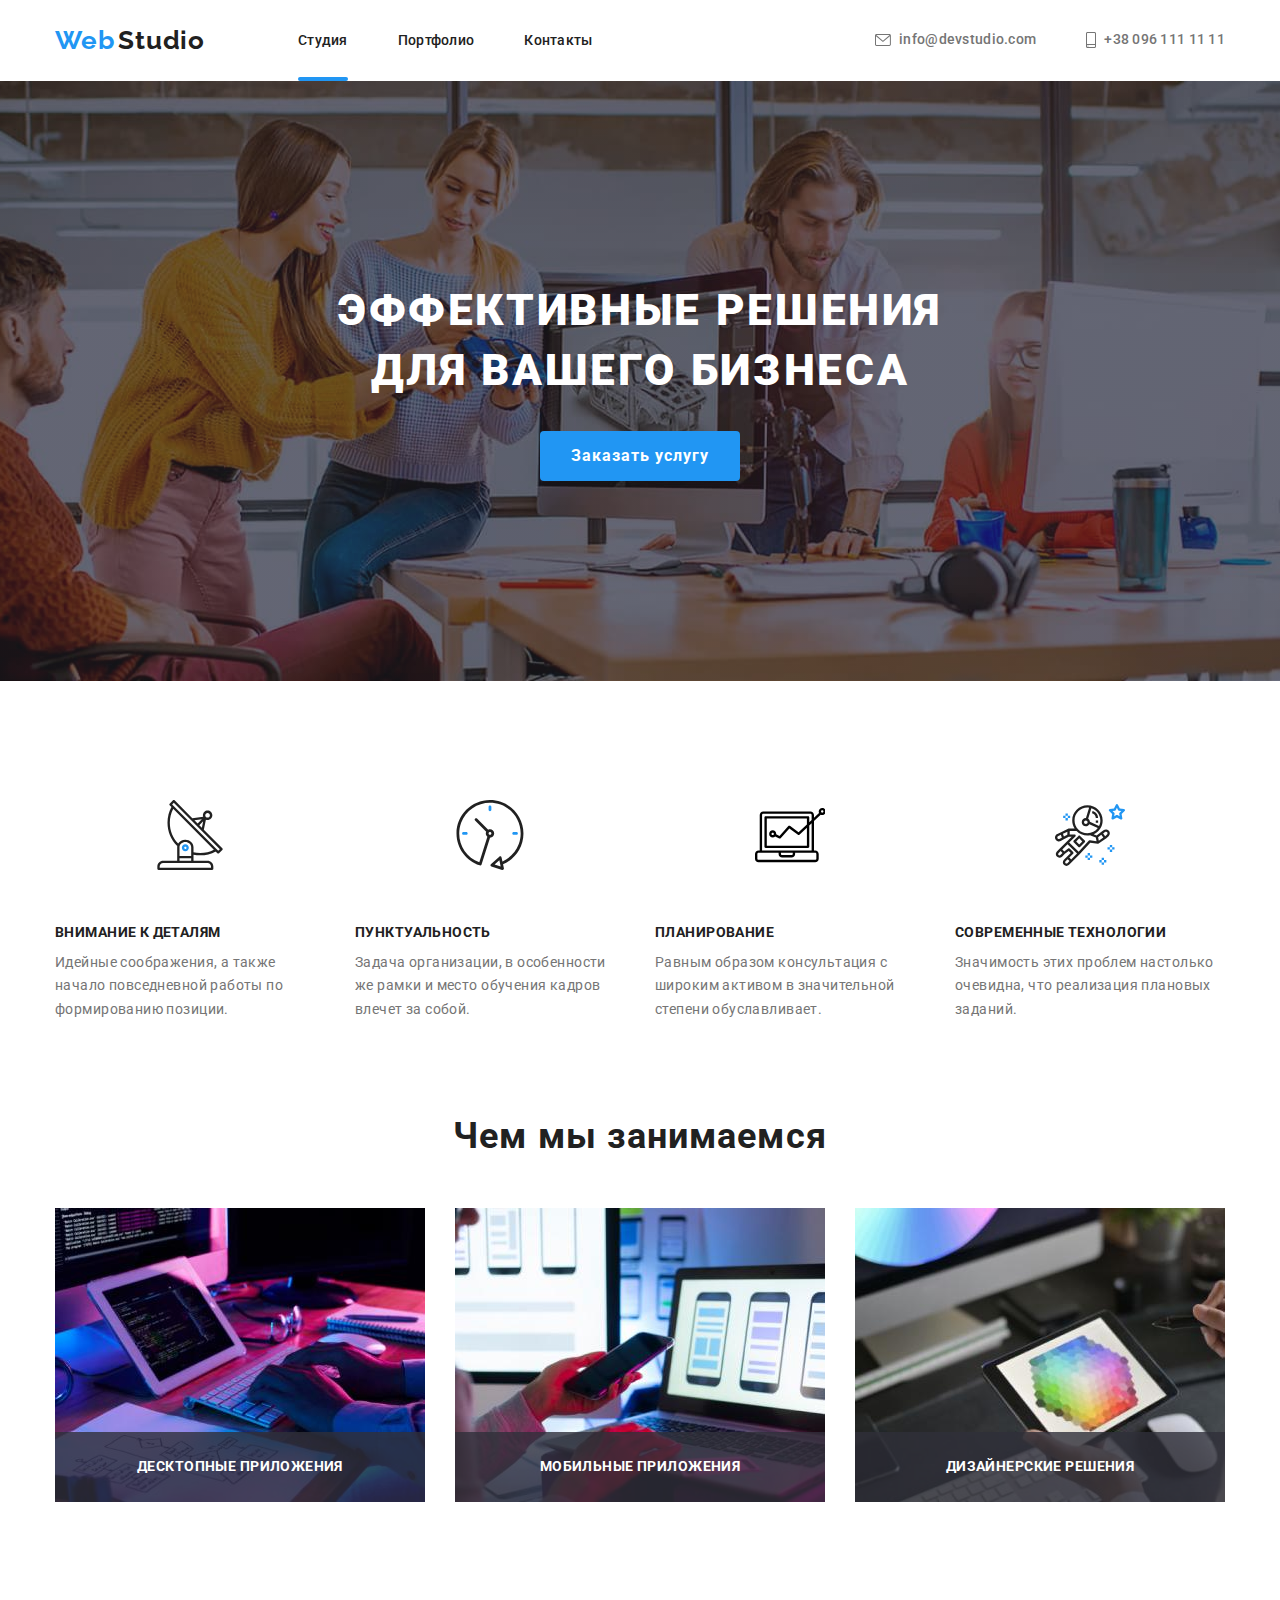
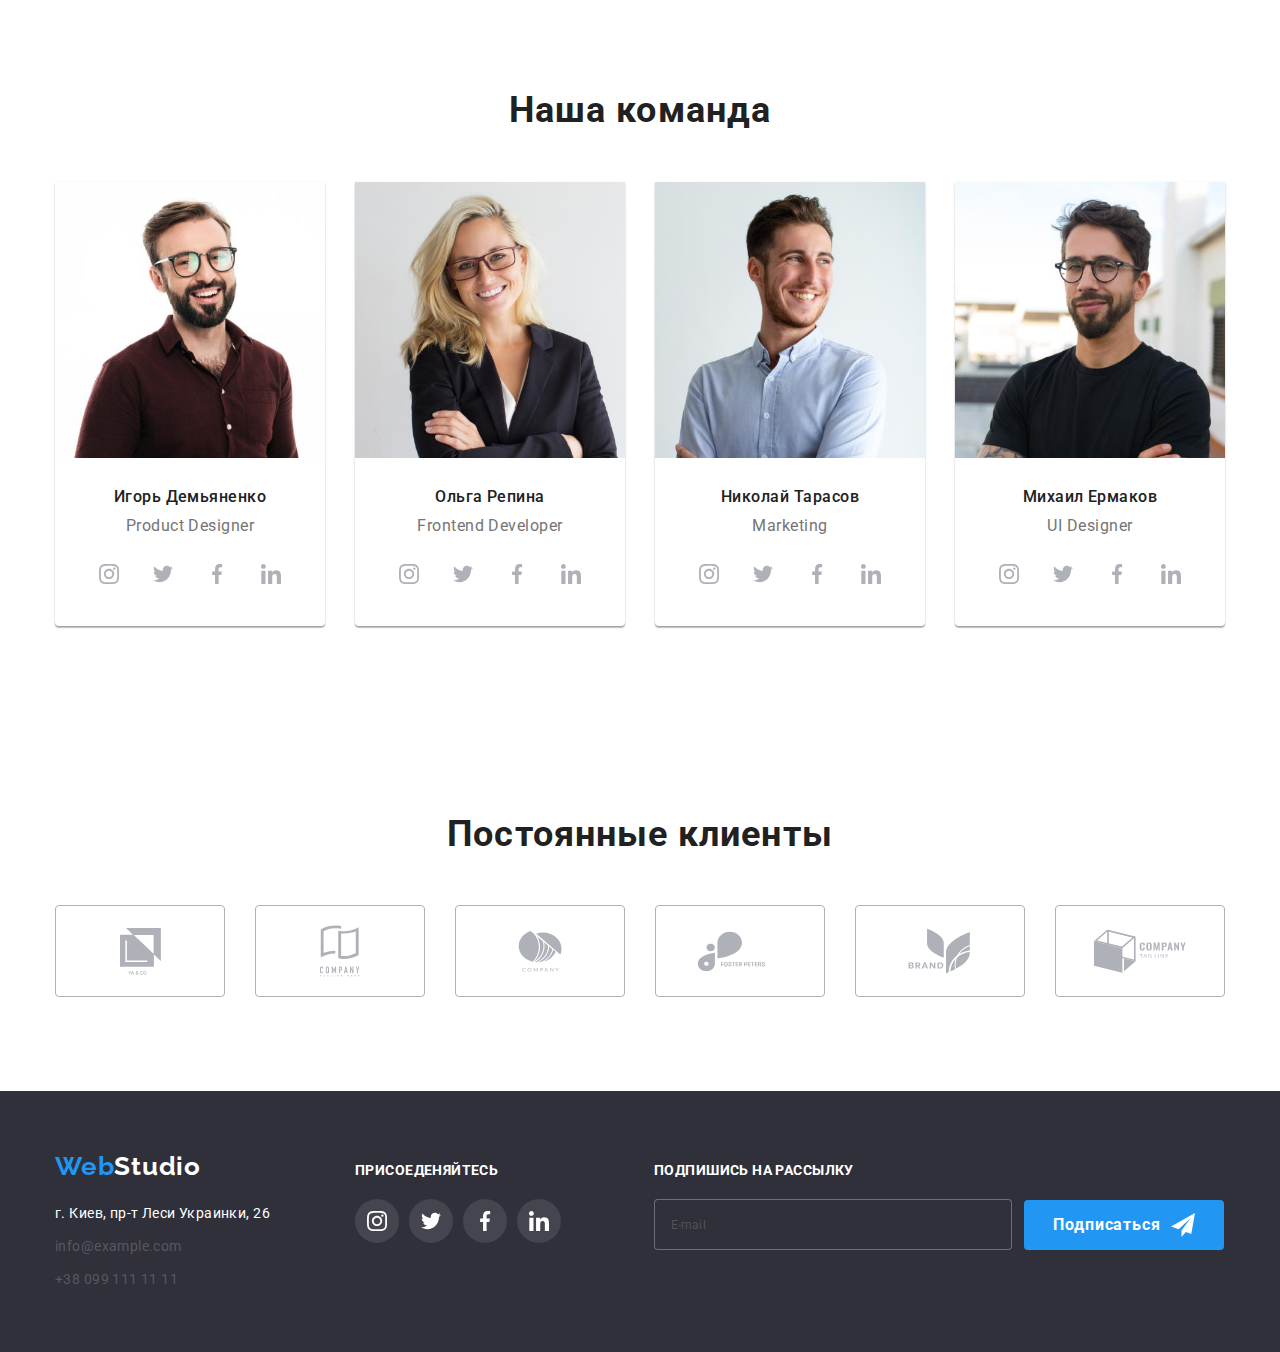
==== commit c2d43d8d: "remove image" ====
--- a/index.html
+++ b/index.html
@@ -23,15 +23,13 @@
         <nav class="header__nav">
           <ul class="site-nav">
             <li class="site__item">
-              <a class="current header__link link btn" href="#">Студия</a>
+              <a class="current header__link btn" href="#">Студия</a>
             </li>
             <li class="site__item">
-              <a class="header__link link btn" href="./portfolio.html"
-                >Портфолио</a
-              >
+              <a class="header__link btn" href="./portfolio.html">Портфолио</a>
             </li>
             <li class="site__item">
-              <a class="header__link link btn" href="#">Контакты</a>
+              <a class="header__link btn" href="#">Контакты</a>
             </li>
           </ul>
         </nav>
@@ -39,7 +37,7 @@
           <ul class="header__contacts">
             <li class="contacts__list">
               <a
-                class="header__adress link contact__link btn"
+                class="header__adress contact btn"
                 href="mailto:info@devstudio.com"
               >
                 <svg class="header__svg" width="16" height="12">
@@ -49,10 +47,7 @@
               >
             </li>
             <li class="contacts__list">
-              <a
-                class="header__adress link contact__link btn"
-                href="tel:+380961111111"
-              >
+              <a class="header__adress contact btn" href="tel:+380961111111">
                 <svg class="header__svg" width="10" height="16">
                   <use href="./images/symbol-defs.svg#icon-tel"></use>
                 </svg>
@@ -72,27 +67,25 @@
         <div class="container">
           <ul class="mobile__list">
             <li class="mobile__item">
-              <a class="current__menu mobile__link link btn" href="#">Студия</a>
+              <a class="current__menu mobile__link btn" href="#">Студия</a>
             </li>
             <li class="mobile__item">
-              <a class="mobile__link link btn" href="./portfolio.html"
-                >Портфолио</a
-              >
+              <a class="mobile__link btn" href="./portfolio.html">Портфолио</a>
             </li>
             <li class="mobile__item">
-              <a class="mobile__link link btn" href="#">Контакты</a>
+              <a class="mobile__link btn" href="#">Контакты</a>
             </li>
           </ul>
           <div class="mobile__bottom">
             <ul class="mobile__contacts">
               <li class="mobile__list">
-                <a class="mobile__phone link btn" href="tel:+380961111111">
+                <a class="mobile__phone btn" href="tel:+380961111111">
                   +38 096 111 11 11</a
                 >
               </li>
               <li class="mobile__list">
                 <a
-                  class="mobile__emailadress link btn"
+                  class="mobile__emailadress btn"
                   href="mailto:info@devstudio.com"
                 >
                   info@devstudio.com</a
@@ -102,16 +95,16 @@
             </ul>
             <ul class="mobile__society">
               <li class="societ__item">
-                <a href="#" class="societ__link link">Instagram</a>
+                <a href="#" class="societ__link">Instagram</a>
               </li>
               <li class="societ__item">
-                <a href="#" class="societ__link link">Twitter</a>
+                <a href="#" class="societ__link">Twitter</a>
               </li>
               <li class="societ__item">
-                <a href="#" class="societ__link link">Facebook</a>
+                <a href="#" class="societ__link">Facebook</a>
               </li>
               <li class="societ__item">
-                <a href="#" class="societ__link link">LinkedIn</a>
+                <a href="#" class="societ__link">LinkedIn</a>
               </li>
             </ul>
           </div>
@@ -192,13 +185,6 @@
           <ul class="duty__list">
             <li class="duty__img">
               <picture>
-                <source
-                  srcset="
-                    ./images/gallery/image1.jpg    1x,
-                    ./images/gallery/image1@2x.jpg 2x
-                  "
-                  type="image/jpeg"
-                />
                 <img
                   src="./images/gallery/image1.jpg"
                   alt="модель_пк"
@@ -209,13 +195,6 @@
             </li>
             <li class="duty__img">
               <picture>
-                <source
-                  srcset="
-                    ./images/gallery/image2.jpg    1x,
-                    ./images/gallery/image2@2x.jpg 2x
-                  "
-                  type="image/jpeg"
-                />
                 <img
                   src="./images/gallery/image2.jpg"
                   alt="модель_смартфона"
@@ -226,13 +205,6 @@
             </li>
             <li class="duty__img">
               <picture>
-                <source
-                  srcset="
-                    ./images/gallery/image3.jpg    1x,
-                    ./images/gallery/image3@2x.jpg 2x
-                  "
-                  type="image/jpeg"
-                />
                 <img
                   src="./images/gallery/image3.jpg"
                   alt="модель_планшета"
@@ -250,29 +222,6 @@
           <ul class="team__list">
             <li class="list__style">
               <picture>
-                <source
-                  media="(min-width: 1200px"
-                  srcset="
-                    ./images/team/desktop-photo1.jpg    1x,
-                    ./images/team/desktop-photo1@2x.jpg 2x
-                  "
-                  type="image/jpeg"
-                />
-                <source
-                  media="(min-width: 768px"
-                  srcset="
-                    ./images/team/tablet-photo1.jpg    1x,
-                    ./images/team/tablet-photo1@2x.jpg 2x
-                  "
-                  type="image/jpeg"
-                />
-                <source
-                  srcset="
-                    ./images/team/mobile-photo1.jpg    1x,
-                    ./images/team/mobile-photo1@2x.jpg 2x
-                  "
-                  type="image/jpeg"
-                />
                 <img
                   src="./images/team/mobile-photo1.jpg"
                   alt="Фото_Игоря"
@@ -322,29 +271,6 @@
             </li>
             <li class="list__style">
               <picture>
-                <source
-                  media="(min-width: 1200px"
-                  srcset="
-                    ./images/team/desktop-photo2.jpg    1x,
-                    ./images/team/desktop-photo2@2x.jpg 2x
-                  "
-                  type="image/jpeg"
-                />
-                <source
-                  media="(min-width: 768px"
-                  srcset="
-                    ./images/team/tablet-photo2.jpg    1x,
-                    ./images/team/tablet-photo2@2x.jpg 2x
-                  "
-                  type="image/jpeg"
-                />
-                <source
-                  srcset="
-                    ./images/team/mobile-photo2.jpg    1x,
-                    ./images/team/mobile-photo2@2x.jpg 2x
-                  "
-                  type="image/jpeg"
-                />
                 <img
                   src="./images/team/mobile-photo2.jpg"
                   alt="Фото_Ольги"
@@ -394,29 +320,6 @@
             </li>
             <li class="list__style">
               <picture>
-                <source
-                  media="(min-width: 1200px"
-                  srcset="
-                    ./images/team/desktop-photo3.jpg    1x,
-                    ./images/team/desktop-photo3@2x.jpg 2x
-                  "
-                  type="image/jpeg"
-                />
-                <source
-                  media="(min-width: 768px"
-                  srcset="
-                    ./images/team/tablet-photo3.jpg    1x,
-                    ./images/team/tablet-photo3@2x.jpg 2x
-                  "
-                  type="image/jpeg"
-                />
-                <source
-                  srcset="
-                    ./images/team/mobile-photo3.jpg    1x,
-                    ./images/team/mobile-photo3@2x.jpg 2x
-                  "
-                  type="image/jpeg"
-                />
                 <img
                   src="./images/team/mobile-photo3.jpg"
                   alt="Фото_Николая"
@@ -466,29 +369,6 @@
             </li>
             <li class="list__style">
               <picture>
-                <source
-                  media="(min-width: 1200px"
-                  srcset="
-                    ./images/team/desktop-photo4.jpg    1x,
-                    ./images/team/desktop-photo4@2x.jpg 2x
-                  "
-                  type="image/jpeg"
-                />
-                <source
-                  media="(min-width: 768px"
-                  srcset="
-                    ./images/team/tablet-photo4.jpg    1x,
-                    ./images/team/tablet-photo4@2x.jpg 2x
-                  "
-                  type="image/jpeg"
-                />
-                <source
-                  srcset="
-                    ./images/team/mobile-photo4.jpg    1x,
-                    ./images/team/mobile-photo4@2x.jpg 2x
-                  "
-                  type="image/jpeg"
-                />
                 <img
                   src="./images/team/mobile-photo4.jpg"
                   alt="Фото_Михаила"
@@ -668,46 +548,44 @@
         </form>
       </div>
     </footer>
+    <!-- Модальное окно -->
     <div class="backdrop is-hidden" data-modal>
       <div class="modal">
         <p class="modal__paragraph">Оставьте свои данные, мы вам перезвоним</p>
         <form>
-          <label class="modal__label"
-            ><span class="modal__text">Имя </span
-            ><span class="modal__inputsvg"
-              ><input type="text" name="name" class="modal__input" /><svg
+          <label class="modal__label">
+            <span class="modal__text">Имя </span>
+            <span class="modal__inputsvg">
+              <input type="text" name="name" class="modal__input" /><svg
                 class="svg-form"
                 width="12"
                 height="12"
               >
-                <use
-                  href="./images/symbol-defs.svg#icon-modal-client"
-                ></use></svg></span
-          ></label>
-          <label class="modal__label"
-            ><span class="modal__text">Телефон</span
-            ><span class="modal__inputsvg"
-              ><input type="tel" name="tel" class="modal__input" /><svg
-                class="svg-form"
-                width="13"
-                height="13"
-              >
-                <use
-                  href="./images/symbol-defs.svg#icon-modal-phone"
-                ></use></svg></span
-          ></label>
-          <label class="modal__label"
-            ><span class="modal__text">Почта</span
-            ><span class="modal__inputsvg"
-              ><input type="email" name="email" class="modal__input" /><svg
+                <use href="./images/symbol-defs.svg#icon-modal-client"></use>
+              </svg>
+            </span>
+          </label>
+          <label class="modal__label">
+            <span class="modal__text">Телефон</span>
+            <span class="modal__inputsvg">
+              <input type="tel" name="tel" class="modal__input" />
+              <svg class="svg-form" width="13" height="13">
+                <use href="./images/symbol-defs.svg#icon-modal-phone"></use>
+              </svg>
+            </span>
+          </label>
+          <label class="modal__label">
+            <span class="modal__text">Почта</span>
+            <span class="modal__inputsvg">
+              <input type="email" name="email" class="modal__input" /><svg
                 class="svg-form"
                 width="15"
                 height="12"
               >
-                <use
-                  href="./images/symbol-defs.svg#icon-modal-email"
-                ></use></svg></span
-          ></label>
+                <use href="./images/symbol-defs.svg#icon-modal-email"></use>
+              </svg>
+            </span>
+          </label>
           <label class="modal__label"
             ><span class="modal__text">Комментарий</span>
             <textarea
@@ -718,17 +596,6 @@
               class="textarea"
             ></textarea>
           </label>
-          <!-- <label class="checkbox"
-            ><input
-              type="checkbox"
-              class="input__checkbox"
-              value="license-agreed"
-            /><span class="check-box"></span
-            ><span class="modal__span"
-              >Соглашаюсь с рассылкой и принимаю
-              <a href="#" class="ckeckbox__link"> Условия договора</a></span
-            >
-          </label> -->
 
           <label for="check-agreement" class="check-label">
             <input
@@ -746,11 +613,7 @@
             </svg>
             <span class="terms"
               >Соглашаюсь с рассылкой и принимаю
-              <a
-                class="agreement-link"
-                href="https://prostopravo.com.ua/prava_biznesa/dogovornye_otnosheniya"
-                >Условия договора</a
-              >
+              <a class="agreement-link" href="#">Условия договора</a>
             </span>
           </label>
           <button type="submit" class="modal__labelbtn">Отправить</button>
--- a/css/style.css
+++ b/css/style.css
@@ -835,12 +835,13 @@
   }
 }
 
-.contact__link {
+.contact {
   width: 100%;
   height: 100%;
   display: flex;
   align-items: center;
   margin-bottom: 10px;
+  text-decoration: none;
 }
 
 .header__svg {
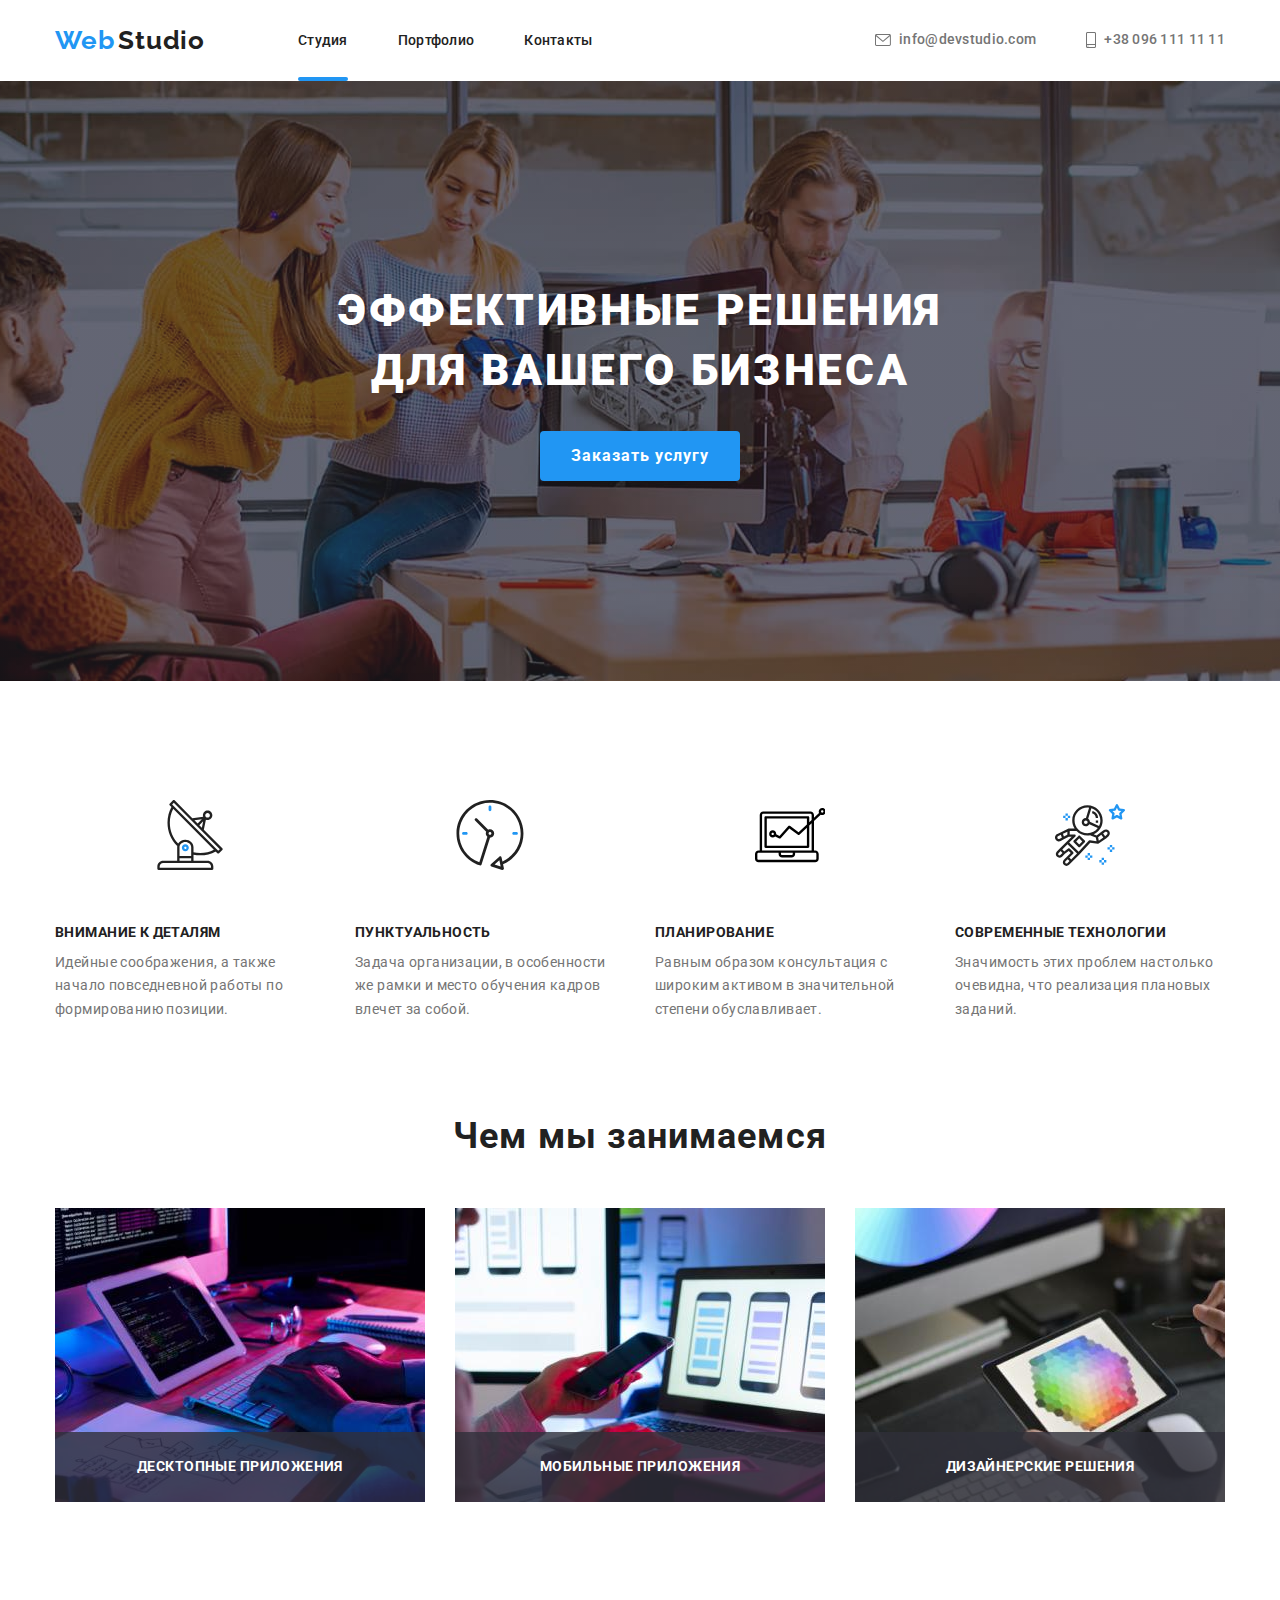
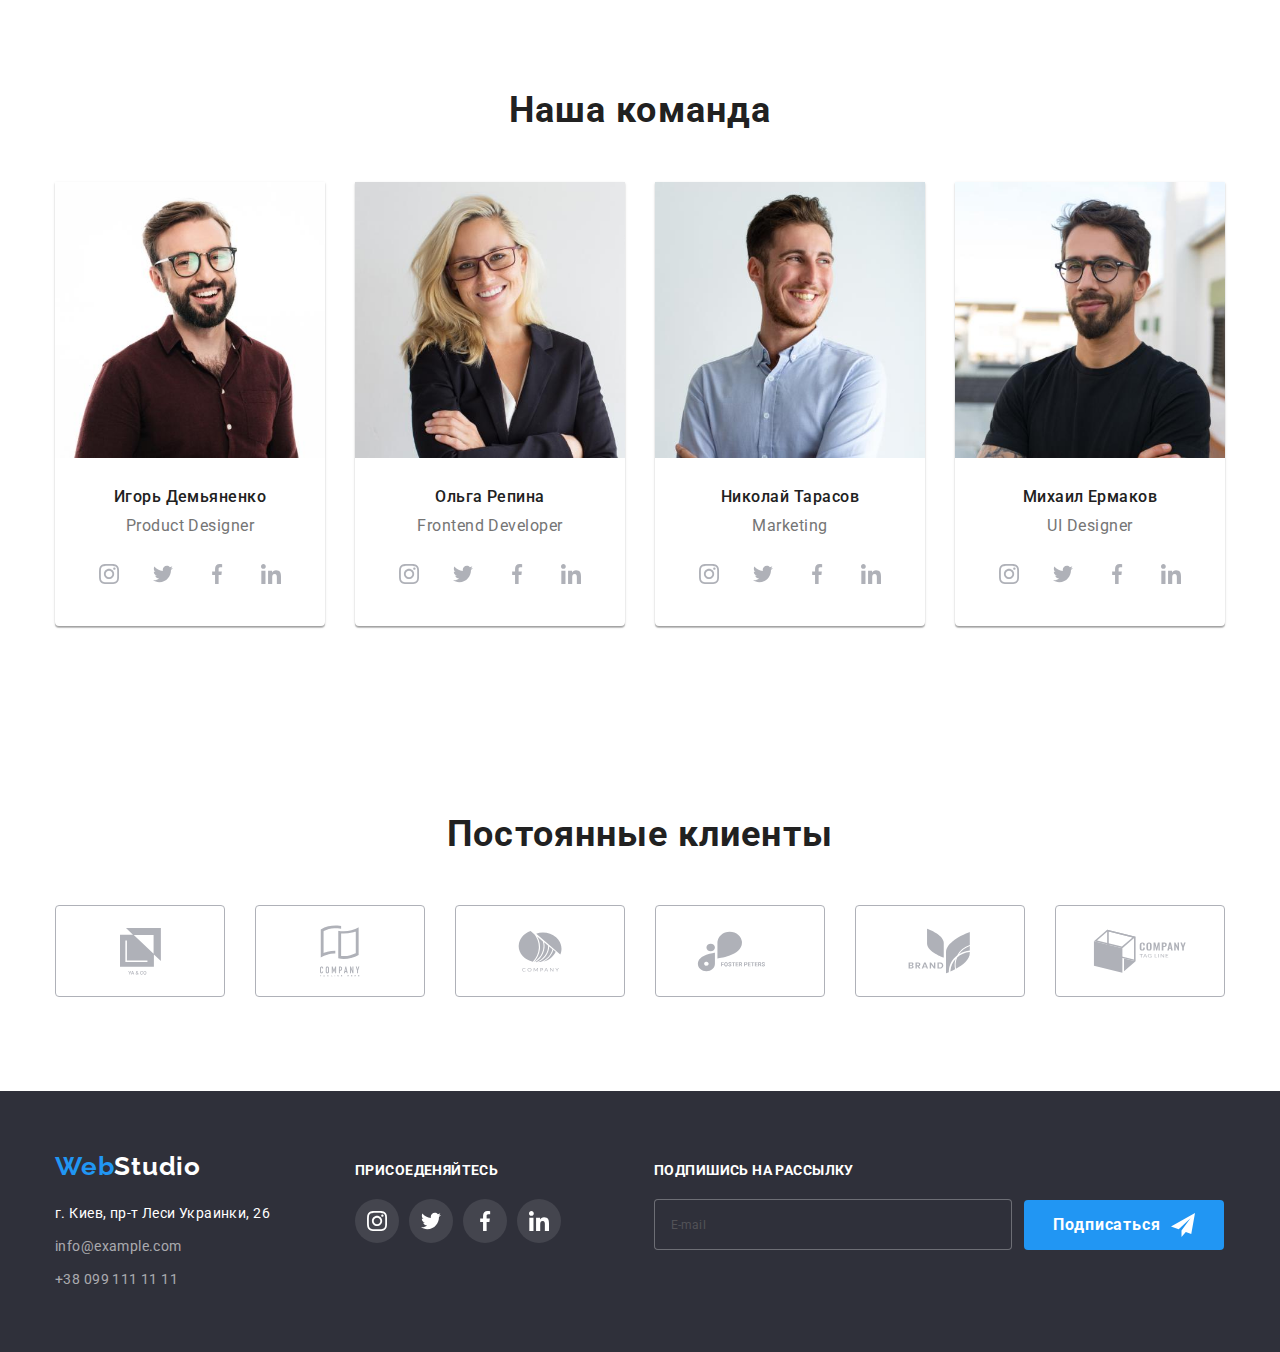
==== commit 9e3067d6: "fix styles" ====
--- a/index.html
+++ b/index.html
@@ -41,7 +41,7 @@
                 href="mailto:info@devstudio.com"
               >
                 <svg class="header__svg" width="16" height="12">
-                  <use href="./images/symbol-defs.svg#icon-email"></use>
+                  <use href="./img/symbol-defs.svg#icon-email"></use>
                 </svg>
                 info@devstudio.com</a
               >
@@ -49,7 +49,7 @@
             <li class="contacts__list">
               <a class="header__adress contact btn" href="tel:+380961111111">
                 <svg class="header__svg" width="10" height="16">
-                  <use href="./images/symbol-defs.svg#icon-tel"></use>
+                  <use href="./img/symbol-defs.svg#icon-tel"></use>
                 </svg>
                 +38 096 111 11 11</a
               >
@@ -58,7 +58,7 @@
         </div>
         <button type="button" class="mobile__button" data-menu-open>
           <svg class="mobile__button--open" width="40" height="40">
-            <use href="./images/symbol-defs.svg#icon-mobmenu"></use>
+            <use href="./img/symbol-defs.svg#icon-mobmenu"></use>
           </svg>
         </button>
       </div>
@@ -110,7 +110,7 @@
           </div>
           <button class="menu__svg" type="button" data-menu-close>
             <svg class="menu__close" width="18" height="18">
-              <use href="./images/symbol-defs.svg#icon-xmark"></use>
+              <use href="./img/symbol-defs.svg#icon-xmark"></use>
             </svg>
           </button>
         </div>
@@ -131,7 +131,7 @@
             <li class="list__stylepossibilities">
               <div class="top__svg">
                 <svg class="svg__icon" width="70" height="70">
-                  <use href="./images/symbol-defs.svg#icon-antenna"></use>
+                  <use href="./img/symbol-defs.svg#icon-antenna"></use>
                 </svg>
               </div>
               <h3 class="list__h3">ВНИМАНИЕ К ДЕТАЛЯМ</h3>
@@ -143,7 +143,7 @@
             <li class="list__stylepossibilities">
               <div class="top__svg">
                 <svg class="svg__icon" width="70" height="70">
-                  <use href="./images/symbol-defs.svg#icon-clock"></use>
+                  <use href="./img/symbol-defs.svg#icon-clock"></use>
                 </svg>
               </div>
               <h3 class="list__h3">ПУНКТУАЛЬНОСТЬ</h3>
@@ -155,7 +155,7 @@
             <li class="list__stylepossibilities">
               <div class="top__svg">
                 <svg class="svg__icon" width="70" height="70">
-                  <use href="./images/symbol-defs.svg#icon-vector"></use>
+                  <use href="./img/symbol-defs.svg#icon-vector"></use>
                 </svg>
               </div>
               <h3 class="list__h3">ПЛАНИРОВАНИЕ</h3>
@@ -167,7 +167,7 @@
             <li class="list__stylepossibilities">
               <div class="top__svg">
                 <svg class="svg__icon" width="70" height="70">
-                  <use href="./images/symbol-defs.svg#icon-astronaut"></use>
+                  <use href="./img/symbol-defs.svg#icon-astronaut"></use>
                 </svg>
               </div>
               <h3 class="list__h3">СОВРЕМЕННЫЕ ТЕХНОЛОГИИ</h3>
@@ -186,7 +186,7 @@
             <li class="duty__img">
               <picture>
                 <img
-                  src="./images/gallery/image1.jpg"
+                  src="./img/gallery/image1.jpg"
                   alt="модель_пк"
                   loading="lazy"
                 />
@@ -196,7 +196,7 @@
             <li class="duty__img">
               <picture>
                 <img
-                  src="./images/gallery/image2.jpg"
+                  src="./img/gallery/image2.jpg"
                   alt="модель_смартфона"
                   loading="lazy"
                 />
@@ -206,7 +206,7 @@
             <li class="duty__img">
               <picture>
                 <img
-                  src="./images/gallery/image3.jpg"
+                  src="./img/gallery/image3.jpg"
                   alt="модель_планшета"
                   loading="lazy"
                 />
@@ -223,7 +223,7 @@
             <li class="list__style">
               <picture>
                 <img
-                  src="./images/team/mobile-photo1.jpg"
+                  src="./img/team/mobile-photo1.jpg"
                   alt="Фото_Игоря"
                   loading="lazy"
                 />
@@ -235,34 +235,28 @@
                   <li class="social__item">
                     <a href="" class="svg__link"
                       ><svg class="social__link" width="20" height="20">
-                        <use
-                          href="./images/symbol-defs.svg#icon-instagram"
-                        ></use>
-                      </svg>
-                    </a>
-                  </li>
-                  <li class="social__item">
-                    <a href="" class="svg__link"
-                      ><svg class="social__link" width="20" height="20">
-                        <use href="./images/symbol-defs.svg#icon-twitter"></use>
-                      </svg>
-                    </a>
-                  </li>
-                  <li class="social__item">
-                    <a href="" class="svg__link"
-                      ><svg class="social__link" width="20" height="20">
-                        <use
-                          href="./images/symbol-defs.svg#icon-facebook"
-                        ></use>
-                      </svg>
-                    </a>
-                  </li>
-                  <li class="social__item">
-                    <a href="" class="svg__link"
-                      ><svg class="social__link" width="20" height="20">
-                        <use
-                          href="./images/symbol-defs.svg#icon-linkedin"
-                        ></use>
+                        <use href="./img/symbol-defs.svg#icon-instagram"></use>
+                      </svg>
+                    </a>
+                  </li>
+                  <li class="social__item">
+                    <a href="" class="svg__link"
+                      ><svg class="social__link" width="20" height="20">
+                        <use href="./img/symbol-defs.svg#icon-twitter"></use>
+                      </svg>
+                    </a>
+                  </li>
+                  <li class="social__item">
+                    <a href="" class="svg__link"
+                      ><svg class="social__link" width="20" height="20">
+                        <use href="./img/symbol-defs.svg#icon-facebook"></use>
+                      </svg>
+                    </a>
+                  </li>
+                  <li class="social__item">
+                    <a href="" class="svg__link"
+                      ><svg class="social__link" width="20" height="20">
+                        <use href="./img/symbol-defs.svg#icon-linkedin"></use>
                       </svg>
                     </a>
                   </li>
@@ -272,7 +266,7 @@
             <li class="list__style">
               <picture>
                 <img
-                  src="./images/team/mobile-photo2.jpg"
+                  src="./img/team/mobile-photo2.jpg"
                   alt="Фото_Ольги"
                   loading="lazy"
                 />
@@ -284,34 +278,28 @@
                   <li class="social__item">
                     <a href="" class="svg__link"
                       ><svg class="social__link" width="20" height="20">
-                        <use
-                          href="./images/symbol-defs.svg#icon-instagram"
-                        ></use>
-                      </svg>
-                    </a>
-                  </li>
-                  <li class="social__item">
-                    <a href="" class="svg__link"
-                      ><svg class="social__link" width="20" height="20">
-                        <use href="./images/symbol-defs.svg#icon-twitter"></use>
-                      </svg>
-                    </a>
-                  </li>
-                  <li class="social__item">
-                    <a href="" class="svg__link"
-                      ><svg class="social__link" width="20" height="20">
-                        <use
-                          href="./images/symbol-defs.svg#icon-facebook"
-                        ></use>
-                      </svg>
-                    </a>
-                  </li>
-                  <li class="social__item">
-                    <a href="" class="svg__link"
-                      ><svg class="social__link" width="20" height="20">
-                        <use
-                          href="./images/symbol-defs.svg#icon-linkedin"
-                        ></use>
+                        <use href="./img/symbol-defs.svg#icon-instagram"></use>
+                      </svg>
+                    </a>
+                  </li>
+                  <li class="social__item">
+                    <a href="" class="svg__link"
+                      ><svg class="social__link" width="20" height="20">
+                        <use href="./img/symbol-defs.svg#icon-twitter"></use>
+                      </svg>
+                    </a>
+                  </li>
+                  <li class="social__item">
+                    <a href="" class="svg__link"
+                      ><svg class="social__link" width="20" height="20">
+                        <use href="./img/symbol-defs.svg#icon-facebook"></use>
+                      </svg>
+                    </a>
+                  </li>
+                  <li class="social__item">
+                    <a href="" class="svg__link"
+                      ><svg class="social__link" width="20" height="20">
+                        <use href="./img/symbol-defs.svg#icon-linkedin"></use>
                       </svg>
                     </a>
                   </li>
@@ -321,7 +309,7 @@
             <li class="list__style">
               <picture>
                 <img
-                  src="./images/team/mobile-photo3.jpg"
+                  src="./img/team/mobile-photo3.jpg"
                   alt="Фото_Николая"
                   loading="lazy"
                 />
@@ -333,34 +321,28 @@
                   <li class="social__item">
                     <a href="" class="svg__link"
                       ><svg class="social__link" width="20" height="20">
-                        <use
-                          href="./images/symbol-defs.svg#icon-instagram"
-                        ></use>
-                      </svg>
-                    </a>
-                  </li>
-                  <li class="social__item">
-                    <a href="" class="svg__link"
-                      ><svg class="social__link" width="20" height="20">
-                        <use href="./images/symbol-defs.svg#icon-twitter"></use>
-                      </svg>
-                    </a>
-                  </li>
-                  <li class="social__item">
-                    <a href="" class="svg__link"
-                      ><svg class="social__link" width="20" height="20">
-                        <use
-                          href="./images/symbol-defs.svg#icon-facebook"
-                        ></use>
-                      </svg>
-                    </a>
-                  </li>
-                  <li class="social__item">
-                    <a href="" class="svg__link"
-                      ><svg class="social__link" width="20" height="20">
-                        <use
-                          href="./images/symbol-defs.svg#icon-linkedin"
-                        ></use>
+                        <use href="./img/symbol-defs.svg#icon-instagram"></use>
+                      </svg>
+                    </a>
+                  </li>
+                  <li class="social__item">
+                    <a href="" class="svg__link"
+                      ><svg class="social__link" width="20" height="20">
+                        <use href="./img/symbol-defs.svg#icon-twitter"></use>
+                      </svg>
+                    </a>
+                  </li>
+                  <li class="social__item">
+                    <a href="" class="svg__link"
+                      ><svg class="social__link" width="20" height="20">
+                        <use href="./img/symbol-defs.svg#icon-facebook"></use>
+                      </svg>
+                    </a>
+                  </li>
+                  <li class="social__item">
+                    <a href="" class="svg__link"
+                      ><svg class="social__link" width="20" height="20">
+                        <use href="./img/symbol-defs.svg#icon-linkedin"></use>
                       </svg>
                     </a>
                   </li>
@@ -370,7 +352,7 @@
             <li class="list__style">
               <picture>
                 <img
-                  src="./images/team/mobile-photo4.jpg"
+                  src="./img/team/mobile-photo4.jpg"
                   alt="Фото_Михаила"
                   loading="lazy"
                 />
@@ -382,34 +364,28 @@
                   <li class="social__item">
                     <a href="" class="svg__link"
                       ><svg class="social__link" width="20" height="20">
-                        <use
-                          href="./images/symbol-defs.svg#icon-instagram"
-                        ></use>
-                      </svg>
-                    </a>
-                  </li>
-                  <li class="social__item">
-                    <a href="" class="svg__link"
-                      ><svg class="social__link" width="20" height="20">
-                        <use href="./images/symbol-defs.svg#icon-twitter"></use>
-                      </svg>
-                    </a>
-                  </li>
-                  <li class="social__item">
-                    <a href="" class="svg__link"
-                      ><svg class="social__link" width="20" height="20">
-                        <use
-                          href="./images/symbol-defs.svg#icon-facebook"
-                        ></use>
-                      </svg>
-                    </a>
-                  </li>
-                  <li class="social__item">
-                    <a href="" class="svg__link"
-                      ><svg class="social__link" width="20" height="20">
-                        <use
-                          href="./images/symbol-defs.svg#icon-linkedin"
-                        ></use>
+                        <use href="./img/symbol-defs.svg#icon-instagram"></use>
+                      </svg>
+                    </a>
+                  </li>
+                  <li class="social__item">
+                    <a href="" class="svg__link"
+                      ><svg class="social__link" width="20" height="20">
+                        <use href="./img/symbol-defs.svg#icon-twitter"></use>
+                      </svg>
+                    </a>
+                  </li>
+                  <li class="social__item">
+                    <a href="" class="svg__link"
+                      ><svg class="social__link" width="20" height="20">
+                        <use href="./img/symbol-defs.svg#icon-facebook"></use>
+                      </svg>
+                    </a>
+                  </li>
+                  <li class="social__item">
+                    <a href="" class="svg__link"
+                      ><svg class="social__link" width="20" height="20">
+                        <use href="./img/symbol-defs.svg#icon-linkedin"></use>
                       </svg>
                     </a>
                   </li>
@@ -426,42 +402,42 @@
             <li class="client__item">
               <a href="" class="client__link">
                 <svg class="client__svg" width="41" height="47">
-                  <use href="./images/symbol-defs.svg#icon-group"></use>
+                  <use href="./img/symbol-defs.svg#icon-group"></use>
                 </svg>
               </a>
             </li>
             <li class="client__item">
               <a href="" class="client__link">
                 <svg class="client__svg" width="40" height="52">
-                  <use href="./images/symbol-defs.svg#icon-group-1"></use>
+                  <use href="./img/symbol-defs.svg#icon-group-1"></use>
                 </svg>
               </a>
             </li>
             <li class="client__item">
               <a href="" class="client__link">
                 <svg class="client__svg" width="44" height="42">
-                  <use href="./images/symbol-defs.svg#icon-group-2"></use>
+                  <use href="./img/symbol-defs.svg#icon-group-2"></use>
                 </svg>
               </a>
             </li>
             <li class="client__item">
               <a href="" class="client__link">
                 <svg class="client__svg" width="85" height="41">
-                  <use href="./images/symbol-defs.svg#icon-group-3"></use>
+                  <use href="./img/symbol-defs.svg#icon-group-3"></use>
                 </svg>
               </a>
             </li>
             <li class="client__item">
               <a href="" class="client__link">
                 <svg class="client__svg" width="63" height="46">
-                  <use href="./images/symbol-defs.svg#icon-group-4"></use>
+                  <use href="./img/symbol-defs.svg#icon-group-4"></use>
                 </svg>
               </a>
             </li>
             <li class="client__item">
               <a href="" class="client__link">
                 <svg class="client__svg" width="94" height="44">
-                  <use href="./images/symbol-defs.svg#icon-group-6"></use>
+                  <use href="./img/symbol-defs.svg#icon-group-6"></use>
                 </svg>
               </a>
             </li>
@@ -501,28 +477,28 @@
               <li class="footer__flexitem">
                 <a href="" class="flexlink__svg"
                   ><svg class="svg__flexlink" width="20" height="20">
-                    <use href="./images/symbol-defs.svg#icon-instagram"></use>
+                    <use href="./img/symbol-defs.svg#icon-instagram"></use>
                   </svg>
                 </a>
               </li>
               <li class="footer__flexitem">
                 <a href="" class="flexlink__svg"
                   ><svg class="svg__flexlink" width="20" height="20">
-                    <use href="./images/symbol-defs.svg#icon-twitter"></use>
+                    <use href="./img/symbol-defs.svg#icon-twitter"></use>
                   </svg>
                 </a>
               </li>
               <li class="footer__flexitem">
                 <a href="" class="flexlink__svg"
                   ><svg class="svg__flexlink" width="20" height="20">
-                    <use href="./images/symbol-defs.svg#icon-facebook"></use>
+                    <use href="./img/symbol-defs.svg#icon-facebook"></use>
                   </svg>
                 </a>
               </li>
               <li class="footer__flexitem">
                 <a href="" class="flexlink__svg"
                   ><svg class="svg__flexlink" width="20" height="20">
-                    <use href="./images/symbol-defs.svg#icon-linkedin"></use>
+                    <use href="./img/symbol-defs.svg#icon-linkedin"></use>
                   </svg>
                 </a>
               </li>
@@ -542,7 +518,7 @@
           <button type="submit" class="footer__btn" data-modal-open>
             Подписаться
             <svg class="footer__labelsvg" width="24" height="24">
-              <use href="./images/symbol-defs.svg#icon-telegram"></use>
+              <use href="./img/symbol-defs.svg#icon-telegram"></use>
             </svg>
           </button>
         </form>
@@ -561,7 +537,7 @@
                 width="12"
                 height="12"
               >
-                <use href="./images/symbol-defs.svg#icon-modal-client"></use>
+                <use href="./img/symbol-defs.svg#icon-modal-client"></use>
               </svg>
             </span>
           </label>
@@ -570,7 +546,7 @@
             <span class="modal__inputsvg">
               <input type="tel" name="tel" class="modal__input" />
               <svg class="svg-form" width="13" height="13">
-                <use href="./images/symbol-defs.svg#icon-modal-phone"></use>
+                <use href="./img/symbol-defs.svg#icon-modal-phone"></use>
               </svg>
             </span>
           </label>
@@ -582,7 +558,7 @@
                 width="15"
                 height="12"
               >
-                <use href="./images/symbol-defs.svg#icon-modal-email"></use>
+                <use href="./img/symbol-defs.svg#icon-modal-email"></use>
               </svg>
             </span>
           </label>
@@ -621,7 +597,7 @@
 
         <button class="modal__svglink" data-modal-close>
           <svg class="modal__closelink" width="11" height="11">
-            <use href="./images/symbol-defs.svg#icon-xmark"></use>
+            <use href="./img/symbol-defs.svg#icon-xmark"></use>
           </svg>
         </button>
       </div>
--- a/css/style.css
+++ b/css/style.css
@@ -857,7 +857,7 @@
       rgba(47, 48, 58, 0.4),
       rgba(47, 48, 58, 0.4)
     ),
-    url(../images/mobhero-x1.jpg);
+    url(../img/mobhero-x1.jpg);
   background-repeat: no-repeat;
   background-size: cover;
   background-position: center;
@@ -871,7 +871,7 @@
         rgba(47, 48, 58, 0.4),
         rgba(47, 48, 58, 0.4)
       ),
-      url(../images/mobhero-x2.jpg);
+      url(../img/mobhero-x2.jpg);
   }
 }
 
@@ -881,7 +881,7 @@
         rgba(47, 48, 58, 0.4),
         rgba(47, 48, 58, 0.4)
       ),
-      url(../images/tablethero-x1.jpg);
+      url(../img/tablethero-x1.jpg);
     background-repeat: no-repeat;
     background-size: cover;
     background-position: center;
@@ -896,7 +896,7 @@
         rgba(47, 48, 58, 0.4),
         rgba(47, 48, 58, 0.4)
       ),
-      url(../images/tablethero-x2.jpg);
+      url(../img/tablethero-x2.jpg);
   }
 }
 
@@ -907,7 +907,7 @@
         rgba(47, 48, 58, 0.4),
         rgba(47, 48, 58, 0.4)
       ),
-      url(../images/desktophero-x1.jpg);
+      url(../img/desktophero-x1.jpg);
     background-repeat: no-repeat;
     background-size: cover;
     background-position: center;
@@ -922,7 +922,7 @@
         rgba(47, 48, 58, 0.4),
         rgba(47, 48, 58, 0.4)
       ),
-      url(../images/desktophero-x2.jpg);
+      url(../img/desktophero-x2.jpg);
   }
 }
 
@@ -1490,7 +1490,7 @@
   font-weight: 400;
   line-height: 1.71;
   letter-spacing: 0.03em;
-  color: var(--gray);
+  color: rgba(255, 255, 255, 0.6);
   text-decoration: none;
 }
 
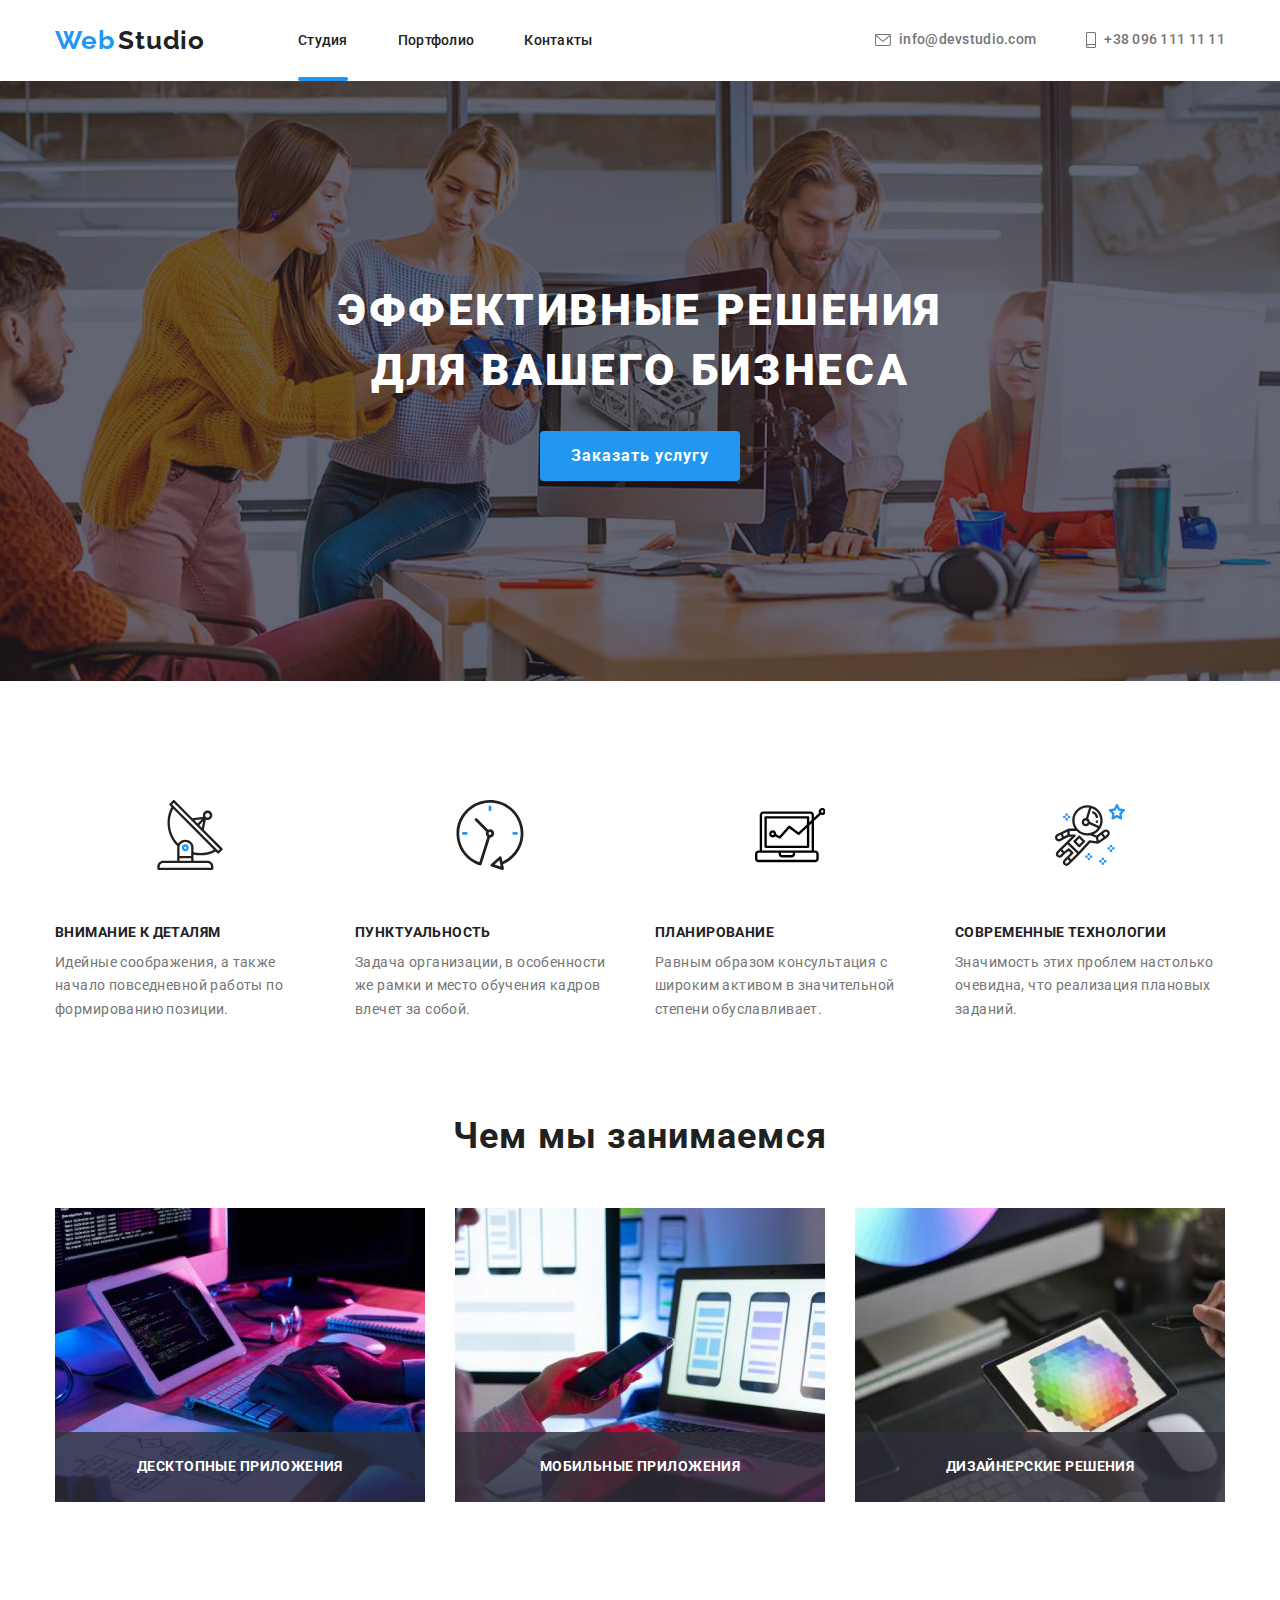
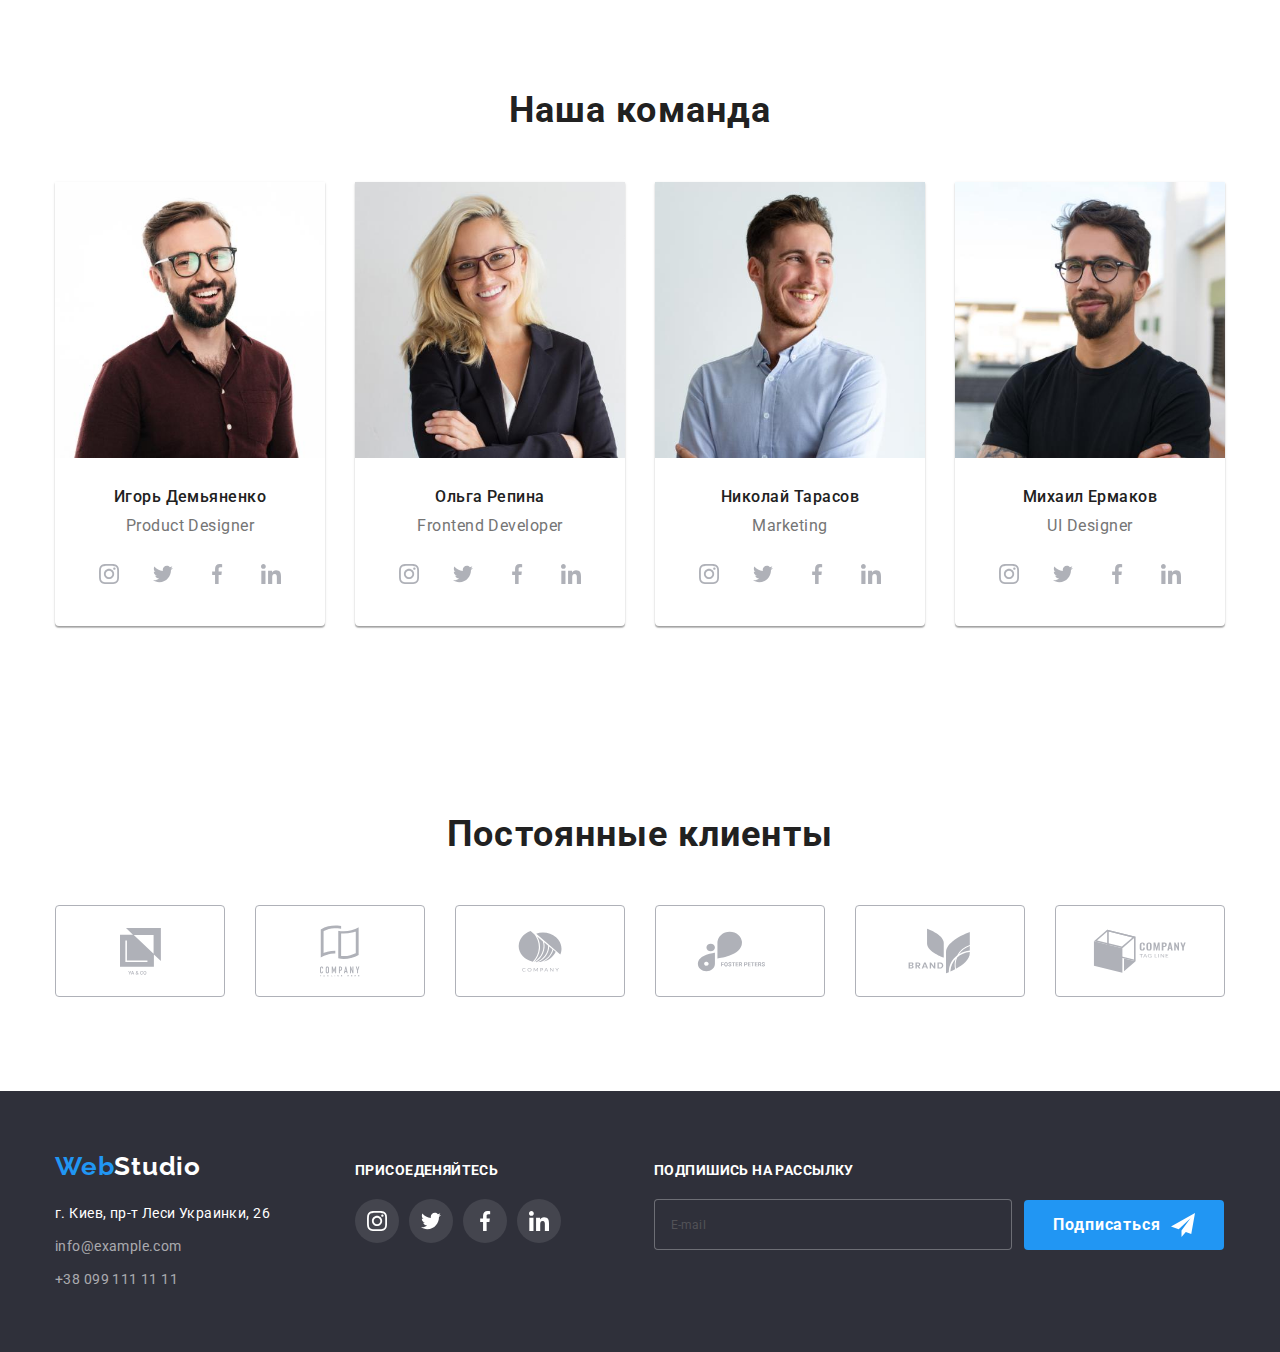
==== commit 30be0720: "fix styles v4" ====
--- a/index.html
+++ b/index.html
@@ -128,7 +128,7 @@
       <section class="section">
         <div class="container top__list">
           <ul class="list__section">
-            <li class="list__stylepossibilities">
+            <li class="list__item">
               <div class="top__svg">
                 <svg class="svg__icon" width="70" height="70">
                   <use href="./img/symbol-defs.svg#icon-antenna"></use>
@@ -140,7 +140,7 @@
                 формированию позиции.
               </p>
             </li>
-            <li class="list__stylepossibilities">
+            <li class="list__item">
               <div class="top__svg">
                 <svg class="svg__icon" width="70" height="70">
                   <use href="./img/symbol-defs.svg#icon-clock"></use>
@@ -152,7 +152,7 @@
                 кадров влечет за собой.
               </p>
             </li>
-            <li class="list__stylepossibilities">
+            <li class="list__item">
               <div class="top__svg">
                 <svg class="svg__icon" width="70" height="70">
                   <use href="./img/symbol-defs.svg#icon-vector"></use>
@@ -164,7 +164,7 @@
                 степени обуславливает.
               </p>
             </li>
-            <li class="list__stylepossibilities">
+            <li class="list__item">
               <div class="top__svg">
                 <svg class="svg__icon" width="70" height="70">
                   <use href="./img/symbol-defs.svg#icon-astronaut"></use>
@@ -573,7 +573,7 @@
             ></textarea>
           </label>
 
-          <label for="check-agreement" class="check-label">
+          <label for="check-agreement">
             <input
               type="checkbox"
               name="check-agreement"
@@ -592,7 +592,7 @@
               <a class="agreement-link" href="#">Условия договора</a>
             </span>
           </label>
-          <button type="submit" class="modal__labelbtn">Отправить</button>
+          <button type="submit" class="modal__btn">Отправить</button>
         </form>
 
         <button class="modal__svglink" data-modal-close>
--- a/css/style.css
+++ b/css/style.css
@@ -12,19 +12,6 @@
   --blue: rgba(33, 150, 243, 1);
   --gray: rgba(117, 117, 117, 0.6);
   --typical-gap: 94 px;
-}
-
-.visually-hidden {
-  position: absolute;
-  white-space: nowrap;
-  width: 1px;
-  height: 1px;
-  overflow: hidden;
-  border: 0;
-  padding: 0;
-  clip: rect(0 0 0 0);
-  clip-path: inset(50%);
-  margin: -1px;
 }
 
 *,
@@ -619,7 +606,7 @@
   color: rgba(117, 117, 117, 0.5);
 }
 
-.modal__labelbtn {
+.modal__btn {
   display: block;
   margin: 0 auto;
   width: 200px;
@@ -634,6 +621,7 @@
   border: none;
   border-radius: 4px;
   cursor: pointer;
+  margin-top: 30px;
 }
 
 .modal__closelink {
@@ -888,9 +876,7 @@
   }
 }
 
-@media screen and (min-width: 768px) and (min-device-pixel-ratio: 2),
-  screen and (min-width: 768px) and (min-resolution: 192dpi),
-  screen and (min-width: 768px) and (min-resolution: 2dppx) {
+@media screen and (min-width: 768px) {
   .hero__background {
     background-image: linear-gradient(
         rgba(47, 48, 58, 0.4),
@@ -914,9 +900,7 @@
   }
 }
 
-@media screen and (min-width: 1200px) and (min-device-pixel-ratio: 2),
-  screen and (min-width: 1200px) and (min-resolution: 192dpi),
-  screen and (min-width: 1200px) and (min-resolution: 2dppx) {
+@media screen and (min-width: 1200px) {
   .hero__background {
     background-image: linear-gradient(
         rgba(47, 48, 58, 0.4),
@@ -989,20 +973,20 @@
   }
 }
 
-.list__stylepossibilities {
+.list__item {
   width: 100%;
   margin-bottom: 30px;
 }
 
 @media screen and (min-width: 768px) {
-  .list__stylepossibilities {
+  .list__item {
     flex-basis: calc(100% / 2 - 30px);
     margin-left: 30px;
   }
 }
 
 @media screen and (min-width: 1200px) {
-  .list__stylepossibilities {
+  .list__item {
     flex-basis: calc(100% / 4 - 30px);
   }
 }
@@ -1652,6 +1636,18 @@
   margin-left: 10px;
   fill: #ffffff;
 }
+.terms {
+  font-family: "Roboto";
+  font-weight: 400;
+  font-size: 14px;
+  line-height: 24px;
+  letter-spacing: 0.03em;
+  color: #757575;
+}
+.agreement-link {
+  font-family: "Roboto";
+  color: var(--blue);
+}
 .visually-hidden {
   position: absolute;
   white-space: nowrap;
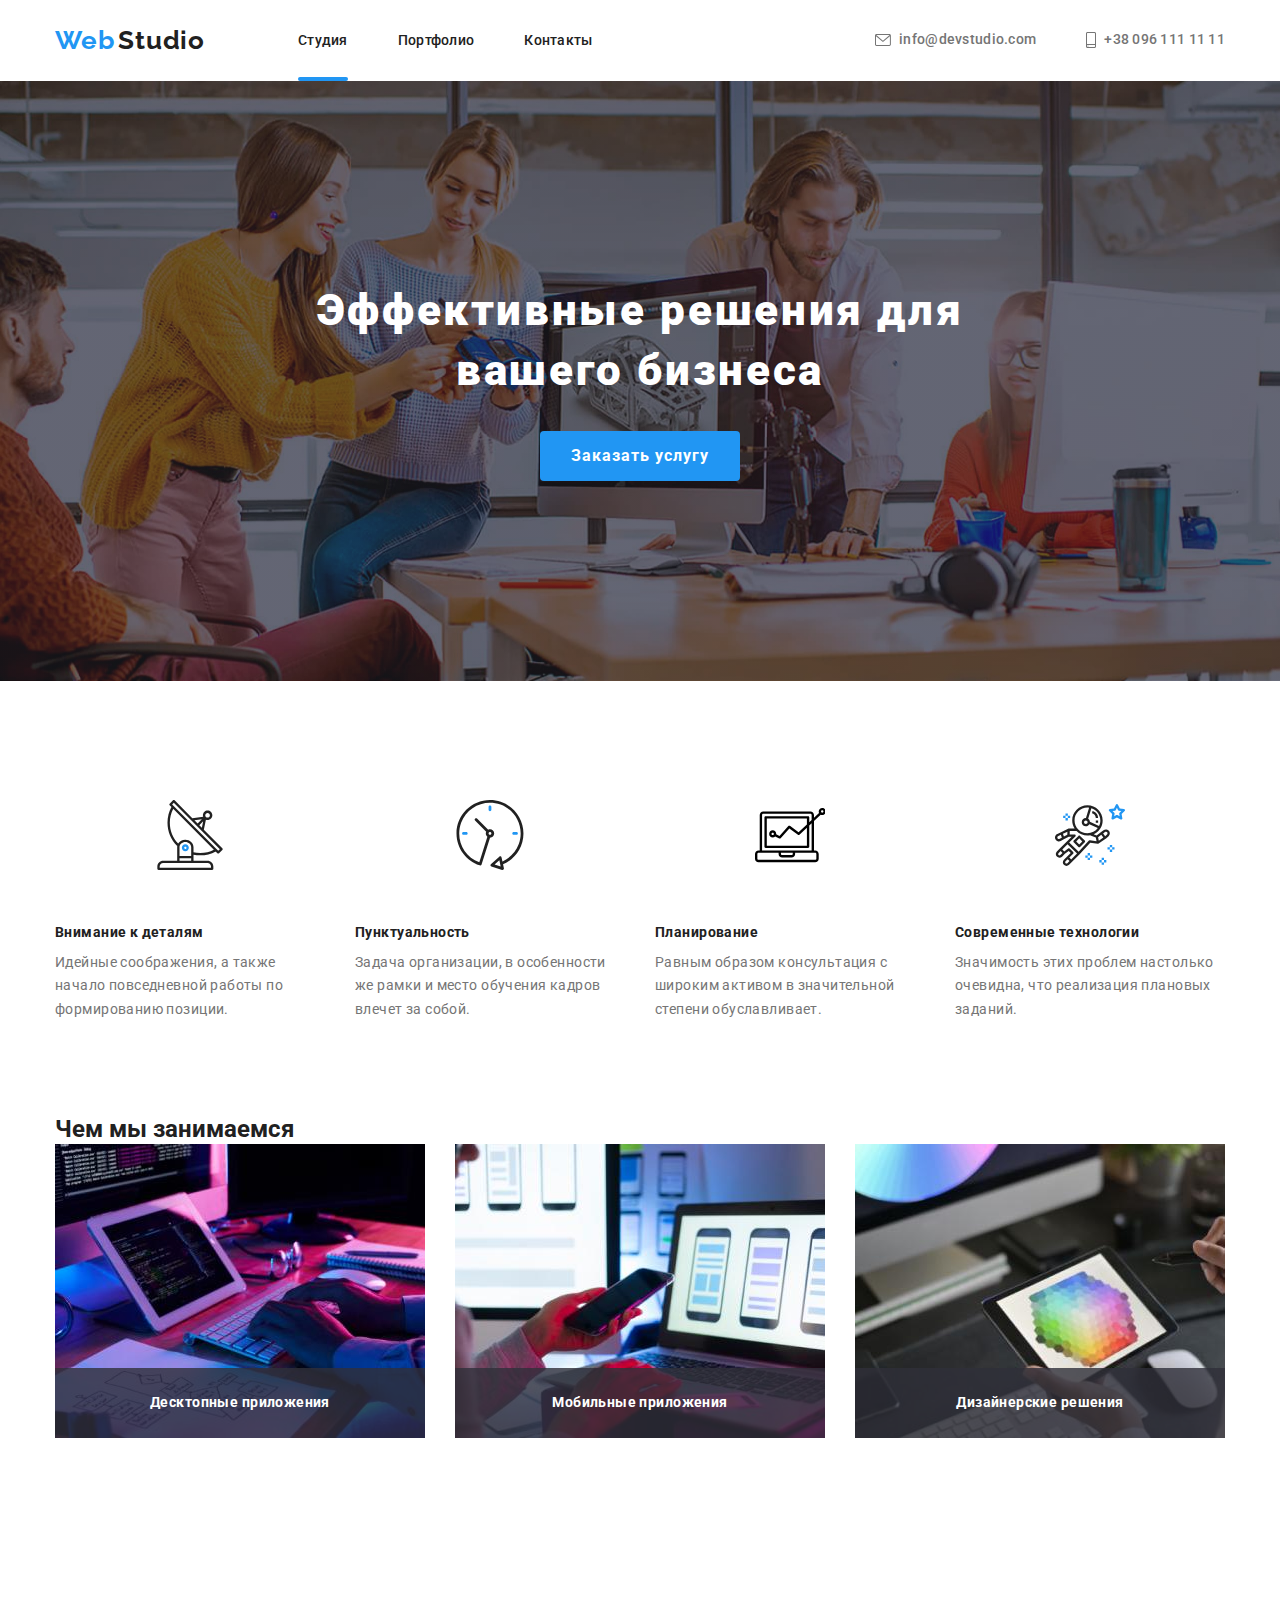
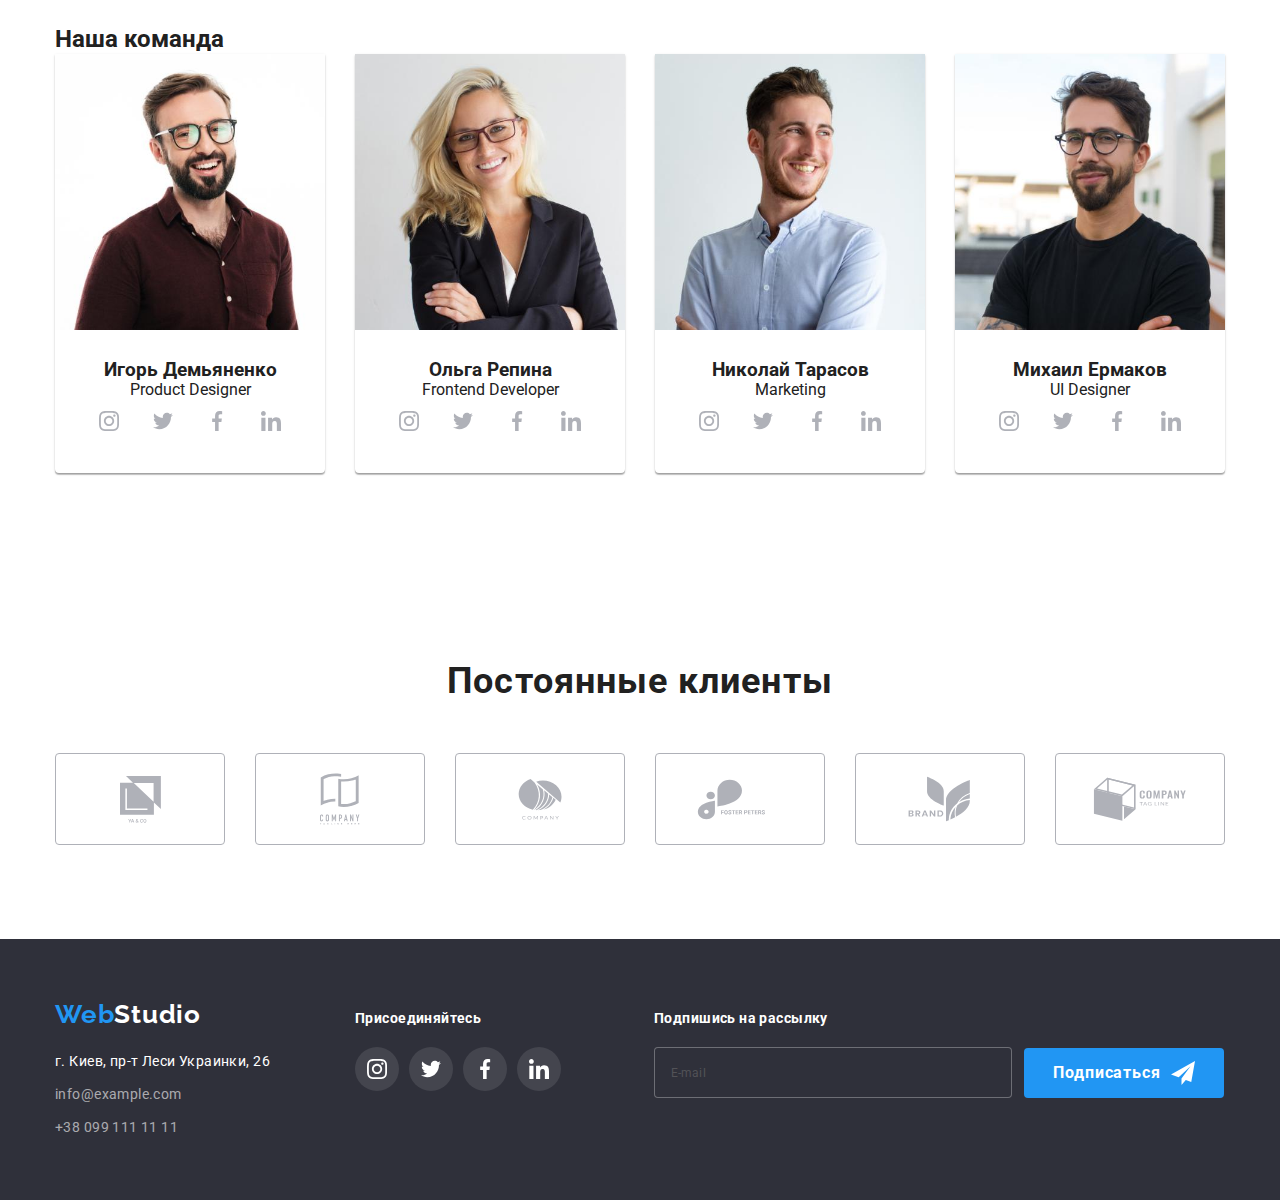
==== commit eeaf632a: "fix styles v7" ====
--- a/index.html
+++ b/index.html
@@ -51,8 +51,8 @@
                 <svg class="header__svg" width="10" height="16">
                   <use href="./img/symbol-defs.svg#icon-tel"></use>
                 </svg>
-                +38 096 111 11 11</a
-              >
+                +38 096 111 11 11
+              </a>
             </li>
           </ul>
         </div>
@@ -80,18 +80,17 @@
             <ul class="mobile__contacts">
               <li class="mobile__list">
                 <a class="mobile__phone btn" href="tel:+380961111111">
-                  +38 096 111 11 11</a
-                >
+                  +38 096 111 11 11
+                </a>
               </li>
               <li class="mobile__list">
                 <a
                   class="mobile__emailadress btn"
                   href="mailto:info@devstudio.com"
                 >
-                  info@devstudio.com</a
-                >
-              </li>
-              <!-- </li> -->
+                  info@devstudio.com
+                </a>
+              </li>
             </ul>
             <ul class="mobile__society">
               <li class="societ__item">
@@ -117,9 +116,10 @@
       </div>
     </header>
     <main>
+      <!----section 2---->
       <section class="section top__hero hero__background">
         <div class="container section__hero">
-          <h1 class="solution">ЭФФЕКТИВНЫЕ РЕШЕНИЯ ДЛЯ ВАШЕГО БИЗНЕСА</h1>
+          <h1 class="solution">Эффективные решения для вашего бизнеса</h1>
           <button type="button" class="btn__services btn__main" data-modal-open>
             Заказать услугу
           </button>
@@ -134,7 +134,7 @@
                   <use href="./img/symbol-defs.svg#icon-antenna"></use>
                 </svg>
               </div>
-              <h3 class="list__h3">ВНИМАНИЕ К ДЕТАЛЯМ</h3>
+              <h3 class="list__h3">Внимание к деталям</h3>
               <p class="list__p">
                 Идейные соображения, а также начало повседневной работы по
                 формированию позиции.
@@ -146,7 +146,7 @@
                   <use href="./img/symbol-defs.svg#icon-clock"></use>
                 </svg>
               </div>
-              <h3 class="list__h3">ПУНКТУАЛЬНОСТЬ</h3>
+              <h3 class="list__h3">Пунктуальность</h3>
               <p class="list__p">
                 Задача организации, в особенности же рамки и место обучения
                 кадров влечет за собой.
@@ -158,7 +158,7 @@
                   <use href="./img/symbol-defs.svg#icon-vector"></use>
                 </svg>
               </div>
-              <h3 class="list__h3">ПЛАНИРОВАНИЕ</h3>
+              <h3 class="list__h3">Планирование</h3>
               <p class="list__p">
                 Равным образом консультация с широким активом в значительной
                 степени обуславливает.
@@ -170,7 +170,7 @@
                   <use href="./img/symbol-defs.svg#icon-astronaut"></use>
                 </svg>
               </div>
-              <h3 class="list__h3">СОВРЕМЕННЫЕ ТЕХНОЛОГИИ</h3>
+              <h3 class="list__h3">Современные технологии</h3>
               <p class="list__p">
                 Значимость этих проблем настолько очевидна, что реализация
                 плановых заданий.
@@ -179,58 +179,36 @@
           </ul>
         </div>
       </section>
+      <!----section 3---->
       <section class="section padding__zeero duty__heading">
         <div class="container">
           <h2 class="duty__team">Чем мы занимаемся</h2>
           <ul class="duty__list">
             <li class="duty__img">
-              <picture>
-                <img
-                  src="./img/gallery/image1.jpg"
-                  alt="модель_пк"
-                  loading="lazy"
-                />
-              </picture>
-              <p class="duty__description">ДЕСКТОПНЫЕ ПРИЛОЖЕНИЯ</p>
+              <img src="./img/gallery/image1.jpg" alt="модель_пк" />
+              <p class="duty__description">Десктопные приложения</p>
             </li>
             <li class="duty__img">
-              <picture>
-                <img
-                  src="./img/gallery/image2.jpg"
-                  alt="модель_смартфона"
-                  loading="lazy"
-                />
-              </picture>
-              <p class="duty__description">МОБИЛЬНЫЕ ПРИЛОЖЕНИЯ</p>
+              <img src="./img/gallery/image2.jpg" alt="модель_смартфона" />
+              <p class="duty__description">Мобильные приложения</p>
             </li>
             <li class="duty__img">
-              <picture>
-                <img
-                  src="./img/gallery/image3.jpg"
-                  alt="модель_планшета"
-                  loading="lazy"
-                />
-              </picture>
-              <p class="duty__description">ДИЗАЙНЕРСКИЕ РЕШЕНИЯ</p>
+              <img src="./img/gallery/image3.jpg" alt="модель_планшета" />
+              <p class="duty__description">Дизайнерские решения</p>
             </li>
           </ul>
         </div>
       </section>
+      <!----section 4---->
       <section class="section team__section">
         <div class="container">
           <h2 class="duty__team">Наша команда</h2>
           <ul class="team__list">
             <li class="list__style">
-              <picture>
-                <img
-                  src="./img/team/mobile-photo1.jpg"
-                  alt="Фото_Игоря"
-                  loading="lazy"
-                />
-              </picture>
+              <img src="./img/team/mobile-photo1.jpg" alt="Фото_Игоря" />
               <div class="team__name">
-                <h3 class="names">Игорь Демьяненко</h3>
-                <p class="work">Product Designer</p>
+                <h3>Игорь Демьяненко</h3>
+                <p>Product Designer</p>
                 <ul class="social__list">
                   <li class="social__item">
                     <a href="" class="svg__link"
@@ -264,16 +242,11 @@
               </div>
             </li>
             <li class="list__style">
-              <picture>
-                <img
-                  src="./img/team/mobile-photo2.jpg"
-                  alt="Фото_Ольги"
-                  loading="lazy"
-                />
-              </picture>
+              <img src="./img/team/mobile-photo2.jpg" alt="Фото_Ольги" />
+
               <div class="team__name">
-                <h3 class="names">Ольга Репина</h3>
-                <p class="work">Frontend Developer</p>
+                <h3>Ольга Репина</h3>
+                <p>Frontend Developer</p>
                 <ul class="social__list">
                   <li class="social__item">
                     <a href="" class="svg__link"
@@ -307,16 +280,11 @@
               </div>
             </li>
             <li class="list__style">
-              <picture>
-                <img
-                  src="./img/team/mobile-photo3.jpg"
-                  alt="Фото_Николая"
-                  loading="lazy"
-                />
-              </picture>
+              <img src="./img/team/mobile-photo3.jpg" alt="Фото_Николая" />
+
               <div class="team__name">
-                <h3 class="names">Николай Тарасов</h3>
-                <p class="work">Marketing</p>
+                <h3>Николай Тарасов</h3>
+                <p>Marketing</p>
                 <ul class="social__list">
                   <li class="social__item">
                     <a href="" class="svg__link"
@@ -350,16 +318,11 @@
               </div>
             </li>
             <li class="list__style">
-              <picture>
-                <img
-                  src="./img/team/mobile-photo4.jpg"
-                  alt="Фото_Михаила"
-                  loading="lazy"
-                />
-              </picture>
+              <img src="./img/team/mobile-photo4.jpg" alt="Фото_Михаила" />
+
               <div class="team__name">
-                <h3 class="names">Михаил Ермаков</h3>
-                <p class="work">UI Designer</p>
+                <h3>Михаил Ермаков</h3>
+                <p>UI Designer</p>
                 <ul class="social__list">
                   <li class="social__item">
                     <a href="" class="svg__link"
@@ -395,9 +358,10 @@
           </ul>
         </div>
       </section>
+      <!-- section 5-->
       <section class="section">
         <div class="container">
-          <h2 class="duty__team">Постоянные клиенты</h2>
+          <h2 class="clients__title-clients">Постоянные клиенты</h2>
           <ul class="client__list">
             <li class="client__item">
               <a href="" class="client__link">
@@ -445,7 +409,7 @@
         </div>
       </section>
     </main>
-    <footer class="footer">
+    <footer class="bg-footer">
       <div class="container footer__container">
         <div class="footer__tablet">
           <div class="footer__adress">
@@ -461,18 +425,18 @@
               </li>
               <li class="footer__item">
                 <a class="btn footer__link" href="mailto:info@example.com"
-                  >info@example.com</a
-                >
+                  >info@example.com
+                </a>
               </li>
               <li class="footer__item">
                 <a class="btn footer__link" href="tel:+380991111111"
-                  >+38 099 111 11 11</a
-                >
+                  >+38 099 111 11 11
+                </a>
               </li>
             </ul>
           </div>
-          <div class="footer__flex">
-            <h3 class="felx__h3">ПРИСОЕДЕНЯЙТЕСЬ</h3>
+          <div class="soc-info">
+            <h3 class="footer-subscr">Присоединяйтесь</h3>
             <ul class="footer__flexlist">
               <li class="footer__flexitem">
                 <a href="" class="flexlink__svg"
@@ -507,7 +471,7 @@
         </div>
         <form class="footer__email" name="footer__email">
           <label class="footer__label"
-            ><span class="footer__span">ПОДПИШИСЬ НА РАССЫЛКУ </span>
+            ><span class="footer__span">Подпишись на рассылку</span>
             <input
               type="email"
               name="email"
@@ -594,10 +558,10 @@
           </label>
           <button type="submit" class="modal__btn">Отправить</button>
         </form>
-
-        <button class="modal__svglink" data-modal-close>
-          <svg class="modal__closelink" width="11" height="11">
-            <use href="./img/symbol-defs.svg#icon-xmark"></use>
+        <!-- кнопка закрытия -->
+        <button type="button" class="modal__button-close" data-modal-close>
+          <svg class="modal-icon-close" width="18px" height="18px">
+            <use href="./img/close.svg#close"></use>
           </svg>
         </button>
       </div>
--- a/css/style.css
+++ b/css/style.css
@@ -783,6 +783,31 @@
   display: none;
 }
 
+.modal__button-close {
+  display: inline-flex;
+  position: absolute;
+  width: 30px;
+  height: 30px;
+  justify-content: center;
+  align-items: center;
+  top: 8px;
+  right: 8px;
+  fill: currentColor;
+  border: 1px solid rgba(0, 0, 0, 0.1);
+  border-radius: 50%;
+  background-color: #fff;
+  cursor: pointer;
+}
+.modal-icon-close {
+  padding-left: 3px;
+  padding-top: 3px;
+}
+.modal__button-close:hover,
+.modal__button-close:focus {
+  color: var(--blue);
+  border-color: var(--blue);
+}
+
 @media screen and (min-width: 768px) {
   .header__contacts {
     display: flex;
@@ -845,7 +870,7 @@
       rgba(47, 48, 58, 0.4),
       rgba(47, 48, 58, 0.4)
     ),
-    url(../img/mobhero-x1.jpg);
+    url(../img/mobteam-x1.jpg);
   background-repeat: no-repeat;
   background-size: cover;
   background-position: center;
@@ -859,7 +884,7 @@
         rgba(47, 48, 58, 0.4),
         rgba(47, 48, 58, 0.4)
       ),
-      url(../img/mobhero-x2.jpg);
+      url(../img/mobteam-x2.jpg);
   }
 }
 
@@ -869,7 +894,7 @@
         rgba(47, 48, 58, 0.4),
         rgba(47, 48, 58, 0.4)
       ),
-      url(../img/tablethero-x1.jpg);
+      url(../img/tabletteam-x1.jpg);
     background-repeat: no-repeat;
     background-size: cover;
     background-position: center;
@@ -882,7 +907,7 @@
         rgba(47, 48, 58, 0.4),
         rgba(47, 48, 58, 0.4)
       ),
-      url(../img/tablethero-x2.jpg);
+      url(../img/tabletteam-x2.jpg);
   }
 }
 
@@ -893,7 +918,7 @@
         rgba(47, 48, 58, 0.4),
         rgba(47, 48, 58, 0.4)
       ),
-      url(../img/desktophero-x1.jpg);
+      url(../img/desktopteam-x1.jpg);
     background-repeat: no-repeat;
     background-size: cover;
     background-position: center;
@@ -906,7 +931,7 @@
         rgba(47, 48, 58, 0.4),
         rgba(47, 48, 58, 0.4)
       ),
-      url(../img/desktophero-x2.jpg);
+      url(../img/desktopteam-x2.jpg);
   }
 }
 
@@ -1087,7 +1112,7 @@
   margin: 0 auto;
 }
 
-.duty__team {
+.clients__title-clients {
   text-align: center;
   margin-bottom: 30px;
   font-size: 28px;
@@ -1098,7 +1123,7 @@
 }
 
 @media screen and (min-width: 1200px) {
-  .duty__team {
+  .clients__title-clients {
     font-size: 36px;
     font-weight: 700;
     line-height: 1.16;
@@ -1372,7 +1397,7 @@
   color: #757575;
 }
 
-.footer {
+.bg-footer {
   color: rgba(255, 255, 255, 0.6);
   background-color: #2f303a;
   padding-top: 60px;
@@ -1479,18 +1504,18 @@
 }
 
 @media screen and (max-width: 767px) {
-  .footer__flex {
+  .soc-info {
     margin-bottom: 60px;
   }
 }
 
 @media screen and (min-width: 1200px) {
-  .footer__flex {
+  .soc-info {
     margin-right: 93px;
   }
 }
 
-.felx__h3 {
+.footer-subscr {
   color: #ffffff;
   margin-bottom: 20px;
   font-size: 14px;
@@ -1500,7 +1525,7 @@
 }
 
 @media screen and (max-width: 1199px) {
-  .felx__h3 {
+  .footer-subscr {
     text-align: center;
   }
 }
